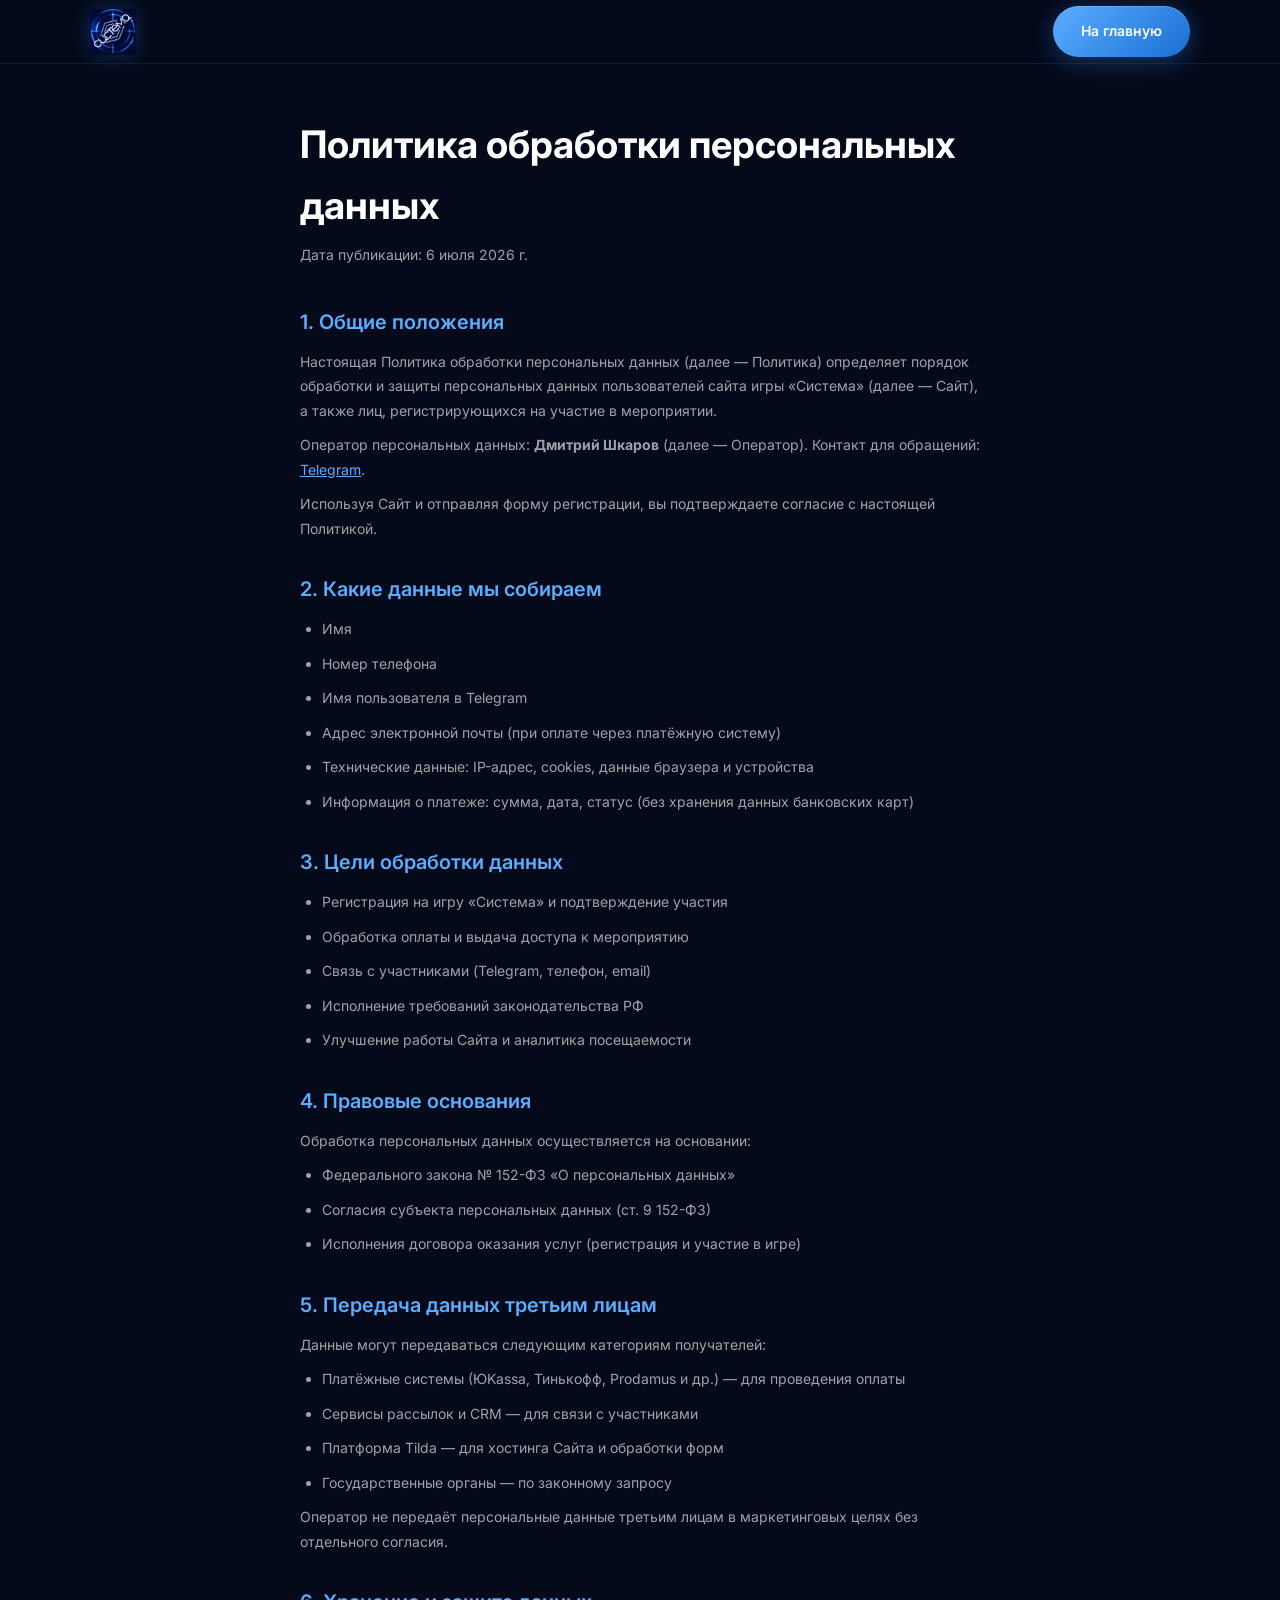
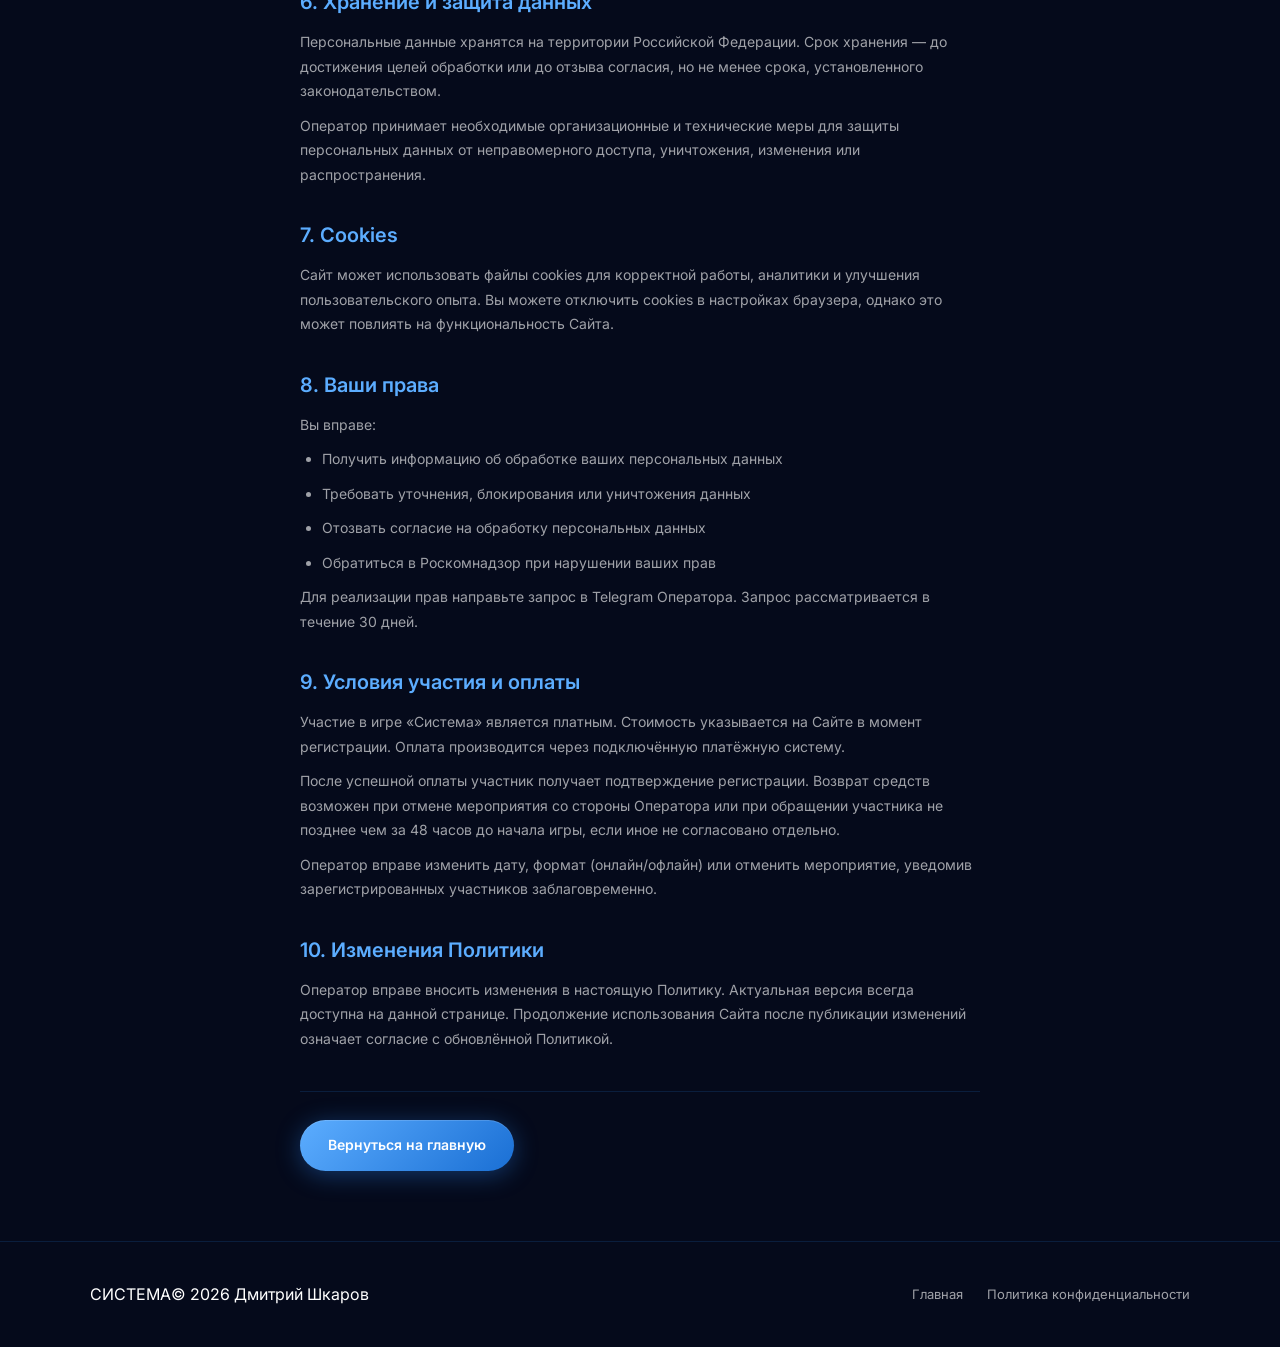
==== privacy.html @ 553b24ab "Initial commit: landing page for game Sistema Co-authored-by: Cursor <cursoragent@cursor.com>" ====
<!DOCTYPE html>
<html lang="ru">
<head>
  <meta charset="UTF-8">
  <meta name="viewport" content="width=device-width, initial-scale=1.0">
  <title>Политика конфиденциальности — Игра «Система»</title>
  <link rel="preconnect" href="https://fonts.googleapis.com">
  <link rel="preconnect" href="https://fonts.gstatic.com" crossorigin>
  <link href="https://fonts.googleapis.com/css2?family=Inter:wght@400;500;600;700;800&display=swap" rel="stylesheet">
  <link rel="icon" href="assets/logo.png" type="image/png">
  <link rel="stylesheet" href="styles.css">
</head>
<body class="page-legal">

  <header class="header header--scrolled">
    <div class="container header__inner">
      <a href="index.html" class="logo">
        <img src="assets/logo.png" alt="Система" class="logo__img">
      </a>
      <a href="index.html" class="btn btn--primary btn--sm">На главную</a>
    </div>
  </header>

  <main class="legal">
    <div class="container legal__inner">
      <h1 class="legal__title">Политика обработки персональных данных</h1>
      <p class="legal__updated">Дата публикации: 6 июля 2026 г.</p>

      <section class="legal__section">
        <h2>1. Общие положения</h2>
        <p>
          Настоящая Политика обработки персональных данных (далее — Политика) определяет порядок
          обработки и защиты персональных данных пользователей сайта игры «Система» (далее — Сайт),
          а также лиц, регистрирующихся на участие в мероприятии.
        </p>
        <p>
          Оператор персональных данных: <strong>Дмитрий Шкаров</strong> (далее — Оператор).
          Контакт для обращений: <a href="https://t.me/" target="_blank" rel="noopener">Telegram</a>.
        </p>
        <p>
          Используя Сайт и отправляя форму регистрации, вы подтверждаете согласие с настоящей Политикой.
        </p>
      </section>

      <section class="legal__section">
        <h2>2. Какие данные мы собираем</h2>
        <ul>
          <li>Имя</li>
          <li>Номер телефона</li>
          <li>Имя пользователя в Telegram</li>
          <li>Адрес электронной почты (при оплате через платёжную систему)</li>
          <li>Технические данные: IP-адрес, cookies, данные браузера и устройства</li>
          <li>Информация о платеже: сумма, дата, статус (без хранения данных банковских карт)</li>
        </ul>
      </section>

      <section class="legal__section">
        <h2>3. Цели обработки данных</h2>
        <ul>
          <li>Регистрация на игру «Система» и подтверждение участия</li>
          <li>Обработка оплаты и выдача доступа к мероприятию</li>
          <li>Связь с участниками (Telegram, телефон, email)</li>
          <li>Исполнение требований законодательства РФ</li>
          <li>Улучшение работы Сайта и аналитика посещаемости</li>
        </ul>
      </section>

      <section class="legal__section">
        <h2>4. Правовые основания</h2>
        <p>Обработка персональных данных осуществляется на основании:</p>
        <ul>
          <li>Федерального закона № 152-ФЗ «О персональных данных»</li>
          <li>Согласия субъекта персональных данных (ст. 9 152-ФЗ)</li>
          <li>Исполнения договора оказания услуг (регистрация и участие в игре)</li>
        </ul>
      </section>

      <section class="legal__section">
        <h2>5. Передача данных третьим лицам</h2>
        <p>Данные могут передаваться следующим категориям получателей:</p>
        <ul>
          <li>Платёжные системы (ЮKassa, Тинькофф, Prodamus и др.) — для проведения оплаты</li>
          <li>Сервисы рассылок и CRM — для связи с участниками</li>
          <li>Платформа Tilda — для хостинга Сайта и обработки форм</li>
          <li>Государственные органы — по законному запросу</li>
        </ul>
        <p>
          Оператор не передаёт персональные данные третьим лицам в маркетинговых целях без
          отдельного согласия.
        </p>
      </section>

      <section class="legal__section">
        <h2>6. Хранение и защита данных</h2>
        <p>
          Персональные данные хранятся на территории Российской Федерации.
          Срок хранения — до достижения целей обработки или до отзыва согласия,
          но не менее срока, установленного законодательством.
        </p>
        <p>
          Оператор принимает необходимые организационные и технические меры для защиты
          персональных данных от неправомерного доступа, уничтожения, изменения или распространения.
        </p>
      </section>

      <section class="legal__section">
        <h2>7. Cookies</h2>
        <p>
          Сайт может использовать файлы cookies для корректной работы, аналитики и улучшения
          пользовательского опыта. Вы можете отключить cookies в настройках браузера,
          однако это может повлиять на функциональность Сайта.
        </p>
      </section>

      <section class="legal__section">
        <h2>8. Ваши права</h2>
        <p>Вы вправе:</p>
        <ul>
          <li>Получить информацию об обработке ваших персональных данных</li>
          <li>Требовать уточнения, блокирования или уничтожения данных</li>
          <li>Отозвать согласие на обработку персональных данных</li>
          <li>Обратиться в Роскомнадзор при нарушении ваших прав</li>
        </ul>
        <p>
          Для реализации прав направьте запрос в Telegram Оператора.
          Запрос рассматривается в течение 30 дней.
        </p>
      </section>

      <section class="legal__section" id="offer">
        <h2>9. Условия участия и оплаты</h2>
        <p>
          Участие в игре «Система» является платным. Стоимость указывается на Сайте
          в момент регистрации. Оплата производится через подключённую платёжную систему.
        </p>
        <p>
          После успешной оплаты участник получает подтверждение регистрации.
          Возврат средств возможен при отмене мероприятия со стороны Оператора
          или при обращении участника не позднее чем за 48 часов до начала игры,
          если иное не согласовано отдельно.
        </p>
        <p>
          Оператор вправе изменить дату, формат (онлайн/офлайн) или отменить мероприятие,
          уведомив зарегистрированных участников заблаговременно.
        </p>
      </section>

      <section class="legal__section">
        <h2>10. Изменения Политики</h2>
        <p>
          Оператор вправе вносить изменения в настоящую Политику. Актуальная версия
          всегда доступна на данной странице. Продолжение использования Сайта после
          публикации изменений означает согласие с обновлённой Политикой.
        </p>
      </section>

      <div class="legal__back">
        <a href="index.html" class="btn btn--primary">Вернуться на главную</a>
      </div>
    </div>
  </main>

  <footer class="footer">
    <div class="container footer__inner">
      <div class="footer__brand">
        <span class="logo__mark">СИСТЕМА</span>
        <p>© 2026 Дмитрий Шкаров</p>
      </div>
      <div class="footer__links">
        <a href="index.html">Главная</a>
        <a href="privacy.html">Политика конфиденциальности</a>
      </div>
    </div>
  </footer>

</body>
</html>
---- styles.css ----
/* ============================================
   Игра «Система» — Brandbook Theme
   Navy + Neon Blue · Glass Cards
   ============================================ */

:root {
  --bg: #050a1b;
  --bg-deep: #030712;
  --bg-card: rgba(10, 20, 50, 0.55);
  --bg-card-hover: rgba(14, 28, 65, 0.7);
  --blue: #2b8cff;
  --blue-light: #5cadff;
  --blue-dark: #1a6fd4;
  --blue-glow: rgba(43, 140, 255, 0.45);
  --border: rgba(43, 140, 255, 0.35);
  --border-light: rgba(43, 140, 255, 0.15);
  --text: #ffffff;
  --text-muted: rgba(255, 255, 255, 0.62);
  --text-dim: rgba(255, 255, 255, 0.38);
  --font: 'Inter', system-ui, sans-serif;
  --radius: 14px;
  --radius-lg: 20px;
  --radius-pill: 50px;
  --shadow-glow: 0 0 30px rgba(43, 140, 255, 0.2);
  --transition: 0.3s cubic-bezier(0.4, 0, 0.2, 1);
  --header-h: 64px;
}

*, *::before, *::after { box-sizing: border-box; margin: 0; padding: 0; }

html { scroll-behavior: smooth; -webkit-font-smoothing: antialiased; }

body {
  font-family: var(--font);
  font-size: 16px;
  line-height: 1.6;
  color: var(--text);
  background: var(--bg);
  overflow-x: hidden;
}

img { max-width: 100%; display: block; }
a { color: inherit; text-decoration: none; }
button { font-family: inherit; cursor: pointer; border: none; background: none; }
ul { list-style: none; }

.container {
  width: 100%;
  max-width: 1140px;
  margin: 0 auto;
  padding: 0 20px;
}

.text-glow {
  color: var(--blue-light);
  text-shadow: 0 0 20px var(--blue-glow);
}

/* ---- Buttons ---- */
.btn {
  display: inline-flex;
  align-items: center;
  justify-content: center;
  gap: 10px;
  padding: 14px 28px;
  font-size: 14px;
  font-weight: 600;
  border-radius: var(--radius-pill);
  transition: var(--transition);
  white-space: nowrap;
}

.btn--primary {
  background: linear-gradient(135deg, var(--blue-light) 0%, var(--blue-dark) 100%);
  color: #fff;
  box-shadow: 0 4px 24px rgba(43, 140, 255, 0.35), inset 0 1px 0 rgba(255,255,255,0.15);
}

.btn--primary:hover {
  box-shadow: 0 8px 36px rgba(43, 140, 255, 0.5);
  transform: translateY(-2px);
}

.btn--lg { padding: 16px 36px; font-size: 15px; }
.btn--full { width: 100%; }

/* ---- Logo ---- */
.logo {
  display: flex;
  align-items: center;
  flex-shrink: 0;
}

.logo__img {
  height: 46px;
  width: auto;
  display: block;
  object-fit: contain;
  filter: drop-shadow(0 0 10px rgba(43, 140, 255, 0.25));
  transition: filter var(--transition);
}

.logo:hover .logo__img {
  filter: drop-shadow(0 0 16px rgba(43, 140, 255, 0.45));
}

.logo__img--footer {
  height: 42px;
}

.logo__img--cta {
  height: clamp(120px, 18vw, 180px);
  filter: drop-shadow(0 0 30px rgba(43, 140, 255, 0.4));
}

/* ---- Header ---- */
.header {
  position: fixed;
  top: 0; left: 0; right: 0;
  z-index: 100;
  height: var(--header-h);
  background: rgba(5, 10, 27, 0.85);
  backdrop-filter: blur(16px);
  border-bottom: 1px solid var(--border-light);
}

.header__inner {
  display: flex;
  align-items: center;
  justify-content: space-between;
  height: 100%;
}

.header__date {
  display: flex;
  align-items: center;
  gap: 8px;
  padding: 8px 16px;
  border: 1px solid var(--border);
  border-radius: var(--radius-pill);
  font-size: 13px;
  font-weight: 500;
  color: var(--text-muted);
  box-shadow: var(--shadow-glow);
}

.burger {
  display: none;
  flex-direction: column;
  gap: 6px;
  width: 28px;
  padding: 4px 0;
}

.burger span {
  display: block;
  height: 2px;
  background: var(--text);
  transition: var(--transition);
}

.burger.active span:first-child { transform: rotate(45deg) translate(3px, 3px); }
.burger.active span:last-child { transform: rotate(-45deg) translate(3px, -3px); }

.mobile-menu {
  display: none;
  position: fixed;
  top: var(--header-h);
  left: 0; right: 0;
  background: rgba(5, 10, 27, 0.97);
  border-bottom: 1px solid var(--border-light);
  padding: 20px;
  flex-direction: column;
  gap: 16px;
  z-index: 99;
}

.mobile-menu.open { display: flex; }
.mobile-menu a { font-size: 15px; color: var(--text-muted); padding: 6px 0; }

/* ---- Hero ---- */
.hero {
  position: relative;
  min-height: 85vh;
  display: flex;
  align-items: flex-end;
  padding: calc(var(--header-h) + 40px) 0 60px;
  overflow: hidden;
}

.hero__bg {
  position: absolute;
  inset: 0;
  pointer-events: none;
}

.hero__board {
  position: absolute;
  inset: 0;
  background:
    radial-gradient(ellipse 70% 50% at 50% 80%, rgba(43, 140, 255, 0.18) 0%, transparent 70%),
    radial-gradient(ellipse 50% 40% at 70% 60%, rgba(43, 140, 255, 0.1) 0%, transparent 60%),
    linear-gradient(180deg, var(--bg) 0%, var(--bg-deep) 100%);
}

.hero__board::after {
  content: '';
  position: absolute;
  bottom: 10%;
  left: 50%;
  transform: translateX(-50%);
  width: 500px;
  height: 500px;
  border-radius: 50%;
  border: 1px solid var(--border);
  box-shadow: 0 0 60px var(--blue-glow), inset 0 0 40px rgba(43, 140, 255, 0.05);
  opacity: 0.6;
}

.hero__overlay {
  position: absolute;
  inset: 0;
  background: linear-gradient(0deg, var(--bg) 0%, transparent 40%, rgba(5,10,27,0.7) 100%);
}

.hero__glow {
  position: absolute;
  top: 20%;
  right: -10%;
  width: 500px;
  height: 500px;
  border-radius: 50%;
  background: radial-gradient(circle, rgba(43, 140, 255, 0.12) 0%, transparent 70%);
  filter: blur(60px);
}

.hero__inner { position: relative; width: 100%; }

.hero__content { max-width: 640px; }

.hero__title {
  font-size: clamp(36px, 5.5vw, 56px);
  font-weight: 800;
  line-height: 1.1;
  letter-spacing: -0.02em;
  margin-bottom: 20px;
}

.hero__subtitle {
  font-size: 17px;
  line-height: 1.7;
  color: var(--text-muted);
  margin-bottom: 32px;
  max-width: 520px;
}

.hero__subtitle strong { color: var(--blue-light); font-weight: 600; }

/* ---- Stats Bar ---- */
.stats-bar {
  position: relative;
  z-index: 2;
  margin-top: -30px;
  padding-bottom: 20px;
}

.stats-bar__grid {
  display: grid;
  grid-template-columns: repeat(3, 1fr);
  gap: 16px;
}

.stats-bar__item {
  display: flex;
  align-items: center;
  gap: 16px;
  padding: 20px 24px;
  background: var(--bg-card);
  border: 1px solid var(--border);
  border-radius: var(--radius);
  backdrop-filter: blur(12px);
  box-shadow: var(--shadow-glow);
  transition: var(--transition);
}

.stats-bar__item:hover {
  border-color: var(--blue);
  background: var(--bg-card-hover);
}

.stats-bar__icon {
  width: 44px;
  height: 44px;
  display: flex;
  align-items: center;
  justify-content: center;
  border-radius: 10px;
  background: rgba(43, 140, 255, 0.1);
  color: var(--blue-light);
  flex-shrink: 0;
}

.stats-bar__num {
  display: block;
  font-size: 22px;
  font-weight: 700;
  color: var(--text);
  line-height: 1.2;
}

.stats-bar__label {
  font-size: 12px;
  color: var(--text-muted);
}

/* ---- Sections ---- */
.section { padding: 80px 0; }

.section__title {
  font-size: clamp(24px, 3vw, 34px);
  font-weight: 700;
  line-height: 1.25;
  letter-spacing: -0.01em;
  margin-bottom: 16px;
}

.section__title--center { text-align: center; }

.section__desc {
  font-size: 16px;
  color: var(--text-muted);
  line-height: 1.7;
  max-width: 600px;
}

.section__desc--center { text-align: center; margin: 0 auto; }

.section__header { margin-bottom: 48px; }

.section__label {
  display: inline-block;
  font-size: 11px;
  font-weight: 600;
  letter-spacing: 0.15em;
  text-transform: uppercase;
  color: var(--blue-light);
  margin-bottom: 12px;
}

.section__desc strong { color: var(--blue-light); }

/* ---- About ---- */
.about__grid {
  display: grid;
  grid-template-columns: 1fr 1fr;
  gap: 48px;
  align-items: center;
}

.about__text p {
  font-size: 15px;
  color: var(--text-muted);
  line-height: 1.75;
  margin-bottom: 16px;
}

.about__text .btn { margin-top: 8px; }

.chart-widget {
  position: relative;
  aspect-ratio: 3/2;
  background: var(--bg-card);
  border: 1px solid var(--border);
  border-radius: var(--radius-lg);
  overflow: hidden;
  box-shadow: var(--shadow-glow);
}

.chart-widget__radar {
  position: absolute;
  top: 50%; left: 50%;
  transform: translate(-50%, -50%);
  width: 200px; height: 200px;
  border-radius: 50%;
  border: 1px solid var(--border-light);
  background: radial-gradient(circle, rgba(43,140,255,0.08) 0%, transparent 70%);
}

.chart-widget__radar::before,
.chart-widget__radar::after {
  content: '';
  position: absolute;
  top: 50%; left: 50%;
  transform: translate(-50%, -50%);
  border-radius: 50%;
  border: 1px solid var(--border-light);
}

.chart-widget__radar::before { width: 130px; height: 130px; }
.chart-widget__radar::after { width: 60px; height: 60px; }

.chart-widget__line {
  position: absolute;
  inset: 0;
  width: 100%;
  height: 100%;
}

/* ---- Levels ---- */
.levels { background: linear-gradient(180deg, transparent, rgba(10,20,50,0.3), transparent); }

.levels__grid {
  display: grid;
  grid-template-columns: repeat(4, 1fr);
  gap: 16px;
}

.level-card {
  position: relative;
  padding: 28px 20px;
  background: var(--bg-card);
  border: 1px solid var(--border);
  border-radius: var(--radius);
  backdrop-filter: blur(8px);
  transition: var(--transition);
  text-align: center;
}

.level-card:hover {
  border-color: var(--blue);
  box-shadow: var(--shadow-glow);
  transform: translateY(-3px);
}

.level-card__num {
  position: absolute;
  top: 12px; left: 14px;
  font-size: 11px;
  font-weight: 700;
  color: var(--blue);
  opacity: 0.7;
}

.level-card__icon {
  width: 52px; height: 52px;
  margin: 8px auto 16px;
  display: flex;
  align-items: center;
  justify-content: center;
  border-radius: 12px;
  background: rgba(43, 140, 255, 0.1);
  color: var(--blue-light);
  box-shadow: 0 0 16px rgba(43, 140, 255, 0.15);
}

.level-card h3 {
  font-size: 15px;
  font-weight: 600;
  margin-bottom: 8px;
}

.level-card p {
  font-size: 13px;
  color: var(--text-muted);
  line-height: 1.55;
}

/* ---- Audience ---- */
.audience__grid {
  display: grid;
  grid-template-columns: repeat(3, 1fr);
  gap: 16px;
}

.audience-card {
  padding: 28px 20px;
  background: var(--bg-card);
  border: 1px solid var(--border-light);
  border-radius: var(--radius);
  text-align: center;
  transition: var(--transition);
}

.audience-card:hover {
  border-color: var(--border);
  box-shadow: var(--shadow-glow);
}

.audience-card__icon {
  width: 56px; height: 56px;
  margin: 0 auto 16px;
  display: flex;
  align-items: center;
  justify-content: center;
  color: var(--blue-light);
}

.audience-card p {
  font-size: 14px;
  color: var(--text-muted);
  line-height: 1.5;
}

/* ---- Benefits ---- */
.benefits__grid {
  display: grid;
  grid-template-columns: repeat(5, 1fr);
  gap: 14px;
  margin-bottom: 48px;
}

.benefit-card {
  padding: 24px 16px;
  background: var(--bg-card);
  border: 1px solid var(--border-light);
  border-radius: var(--radius);
  text-align: center;
  transition: var(--transition);
}

.benefit-card:hover { border-color: var(--border); }

.benefit-card__icon {
  width: 48px; height: 48px;
  margin: 0 auto 14px;
  display: flex;
  align-items: center;
  justify-content: center;
  border-radius: 50%;
  background: rgba(43, 140, 255, 0.1);
  color: var(--blue-light);
  box-shadow: 0 0 12px rgba(43, 140, 255, 0.2);
}

.benefit-card p {
  font-size: 13px;
  color: var(--text-muted);
  line-height: 1.45;
}

.benefits__cta {
  display: flex;
  align-items: center;
  justify-content: center;
  gap: 24px;
  position: relative;
}

.pulse-ring {
  width: 48px; height: 48px;
  border-radius: 50%;
  border: 2px solid var(--blue);
  animation: pulse-ring 2s infinite;
  flex-shrink: 0;
}

@keyframes pulse-ring {
  0% { transform: scale(0.8); opacity: 1; box-shadow: 0 0 0 0 var(--blue-glow); }
  70% { transform: scale(1.1); opacity: 0.4; box-shadow: 0 0 0 12px transparent; }
  100% { transform: scale(0.8); opacity: 1; }
}

/* ---- Event video ---- */
.event-video { background: rgba(10, 20, 50, 0.25); }

.event-video__grid {
  display: grid;
  grid-template-columns: 1fr 1.2fr;
  gap: 48px;
  align-items: center;
}

.event-video__player {
  position: relative;
  border-radius: var(--radius-lg);
  overflow: hidden;
  border: 1px solid var(--border);
  box-shadow: var(--shadow-glow);
}

.event-video__poster {
  position: relative;
  aspect-ratio: 16/10;
  cursor: pointer;
}

.event-video__poster img {
  width: 100%;
  height: 100%;
  object-fit: cover;
}

.event-video__poster::after {
  content: '';
  position: absolute;
  inset: 0;
  background: linear-gradient(0deg, rgba(5,10,27,0.5) 0%, transparent 50%);
}

.event-video__play {
  position: absolute;
  top: 50%; left: 50%;
  transform: translate(-50%, -50%);
  z-index: 2;
  width: 68px; height: 68px;
  border-radius: 50%;
  background: linear-gradient(135deg, var(--blue-light), var(--blue-dark));
  color: #fff;
  display: flex;
  align-items: center;
  justify-content: center;
  padding-left: 4px;
  box-shadow: 0 0 30px var(--blue-glow);
  transition: var(--transition);
}

.event-video__poster:hover .event-video__play {
  transform: translate(-50%, -50%) scale(1.08);
}

.event-video__embed {
  position: relative;
  padding-bottom: 56.25%;
  background: #000;
}

.event-video__embed iframe {
  position: absolute;
  inset: 0;
  width: 100%;
  height: 100%;
  border: 0;
}

/* ---- Author block ---- */
.author-block {
  display: grid;
  grid-template-columns: 280px 1fr;
  gap: 40px;
  align-items: center;
  padding: 36px;
  background: var(--bg-card);
  border: 1px solid var(--border);
  border-radius: var(--radius-lg);
  box-shadow: var(--shadow-glow);
}

.author-block__photo {
  border-radius: var(--radius-lg);
  overflow: hidden;
  border: 1px solid var(--border);
  aspect-ratio: 3/4;
}

.author-block__photo img {
  width: 100%;
  height: 100%;
  object-fit: cover;
  object-position: center top;
}

.author-block__role {
  font-size: 14px;
  color: var(--text-muted);
  margin-bottom: 20px;
}

.author-block__stats {
  display: flex;
  gap: 32px;
  margin-bottom: 20px;
}

.author-block__stat-num {
  display: block;
  font-size: 28px;
  font-weight: 800;
  color: var(--blue-light);
  line-height: 1;
}

.author-block__stat-label {
  font-size: 12px;
  color: var(--text-muted);
}

.author-block__bio {
  font-size: 15px;
  color: var(--text-muted);
  line-height: 1.7;
}

/* ---- Why card ---- */
.why__card {
  padding: 40px;
  background: var(--bg-card);
  border: 1px solid var(--border-light);
  border-radius: var(--radius-lg);
}

.why__items--row {
  display: grid;
  grid-template-columns: repeat(3, 1fr);
  gap: 20px;
  margin-top: 32px;
}

/* ---- Reviews ---- */
.reviews { background: rgba(10, 20, 50, 0.2); }

.reviews__grid {
  display: grid;
  grid-template-columns: repeat(3, 1fr);
  gap: 20px;
}

.review-card {
  background: var(--bg-card);
  border: 1px solid var(--border-light);
  border-radius: var(--radius-lg);
  overflow: hidden;
  cursor: pointer;
  transition: var(--transition);
}

.review-card:hover {
  border-color: var(--border);
  box-shadow: var(--shadow-glow);
  transform: translateY(-3px);
}

.review-card__video {
  position: relative;
  aspect-ratio: 16/9;
  background: linear-gradient(160deg, #0a1428, #050a1b);
  background-size: cover;
  background-position: center;
}

.review-card__play {
  position: absolute;
  top: 50%; left: 50%;
  transform: translate(-50%, -50%);
  width: 52px; height: 52px;
  border-radius: 50%;
  background: linear-gradient(135deg, var(--blue-light), var(--blue-dark));
  color: #fff;
  display: flex;
  align-items: center;
  justify-content: center;
  padding-left: 3px;
  box-shadow: 0 0 20px var(--blue-glow);
  transition: var(--transition);
}

.review-card:hover .review-card__play { transform: translate(-50%, -50%) scale(1.1); }

.review-card__body { padding: 20px; }

.review-card__quote {
  font-size: 14px;
  font-style: italic;
  color: var(--text-muted);
  margin-bottom: 12px;
  line-height: 1.5;
}

.review-card__name { font-size: 14px; font-weight: 600; }
.review-card__role { font-size: 12px; color: var(--text-dim); margin-top: 2px; }

/* ---- Process ---- */
.process__steps {
  display: flex;
  align-items: stretch;
  justify-content: center;
  gap: 12px;
}

.process-step {
  flex: 1;
  max-width: 280px;
  padding: 28px 22px;
  background: var(--bg-card);
  border: 1px solid var(--border);
  border-radius: var(--radius);
  text-align: center;
  box-shadow: var(--shadow-glow);
}

.process-step__num {
  width: 36px; height: 36px;
  margin: 0 auto 14px;
  display: flex;
  align-items: center;
  justify-content: center;
  border-radius: 50%;
  background: linear-gradient(135deg, var(--blue-light), var(--blue-dark));
  font-size: 16px;
  font-weight: 700;
}

.process-step h3 {
  font-size: 16px;
  font-weight: 600;
  margin-bottom: 8px;
}

.process-step p {
  font-size: 13px;
  color: var(--text-muted);
  line-height: 1.55;
}

.process-step__arrow {
  display: flex;
  align-items: center;
  color: var(--blue);
  opacity: 0.5;
  flex-shrink: 0;
}

/* ---- Why ---- */
.why__grid {
  display: grid;
  grid-template-columns: 1fr 1fr;
  gap: 48px;
  align-items: center;
}

.why__items { display: flex; flex-direction: column; gap: 20px; margin-top: 24px; }

.why-item {
  display: flex;
  gap: 16px;
  padding: 20px;
  background: var(--bg-card);
  border: 1px solid var(--border-light);
  border-radius: var(--radius);
  transition: var(--transition);
}

.why-item:hover { border-color: var(--border); }

.why-item__icon {
  width: 44px; height: 44px;
  flex-shrink: 0;
  display: flex;
  align-items: center;
  justify-content: center;
  border-radius: 10px;
  background: rgba(43, 140, 255, 0.1);
  color: var(--blue-light);
}

.why-item h4 { font-size: 15px; font-weight: 600; margin-bottom: 4px; }
.why-item p { font-size: 13px; color: var(--text-muted); line-height: 1.55; }

.why__photo {
  position: relative;
  aspect-ratio: 4/3;
  border-radius: var(--radius-lg);
  overflow: hidden;
}

.why__photo-glow {
  position: absolute;
  inset: -20%;
  background: radial-gradient(circle, var(--blue-glow) 0%, transparent 60%);
  filter: blur(40px);
}

.why__photo-placeholder {
  position: relative;
  width: 100%;
  height: 100%;
  background: var(--bg-card);
  border: 1px solid var(--border);
  border-radius: var(--radius-lg);
  display: flex;
  flex-direction: column;
  align-items: center;
  justify-content: center;
  gap: 12px;
  color: var(--text-dim);
  font-size: 13px;
}

/* ---- Pricing ---- */
.pricing__card {
  display: grid;
  grid-template-columns: 1fr 340px;
  gap: 48px;
  align-items: center;
  padding: 48px;
  background: var(--bg-card);
  border: 1px solid var(--border);
  border-radius: var(--radius-lg);
  box-shadow: var(--shadow-glow);
}

.pricing__desc {
  font-size: 15px;
  color: var(--text-muted);
  line-height: 1.7;
  margin-bottom: 24px;
}

.pricing__includes { display: flex; flex-direction: column; gap: 10px; }

.pricing__includes li {
  position: relative;
  padding-left: 22px;
  font-size: 14px;
  color: var(--text-muted);
}

.pricing__includes li::before {
  content: '✓';
  position: absolute;
  left: 0;
  color: var(--blue-light);
  font-weight: 700;
}

.pricing__action {
  text-align: center;
  padding: 36px 28px;
  background: rgba(43, 140, 255, 0.06);
  border: 1px solid var(--border);
  border-radius: var(--radius-lg);
}

.pricing__amount {
  font-size: 48px;
  font-weight: 800;
  color: var(--blue-light);
  line-height: 1;
  text-shadow: 0 0 20px var(--blue-glow);
}

.pricing__currency { font-size: 24px; color: var(--blue-light); margin-left: 4px; }

.pricing__note {
  font-size: 13px;
  color: var(--text-muted);
  margin: 8px 0 24px;
}

.pricing__secure {
  display: flex;
  align-items: center;
  justify-content: center;
  gap: 6px;
  margin-top: 14px;
  font-size: 12px;
  color: var(--text-dim);
}

/* ---- CTA ---- */
.cta {
  padding: 100px 0;
  background: linear-gradient(180deg, transparent, rgba(43,140,255,0.04));
}

.cta__inner { text-align: center; }

.cta__logo {
  display: flex;
  justify-content: center;
  margin-bottom: 32px;
}

.cta__title {
  font-size: clamp(20px, 2.5vw, 26px);
  font-weight: 600;
  line-height: 1.45;
  max-width: 680px;
  margin: 0 auto 28px;
  color: var(--text-muted);
}

.cta__meta {
  display: flex;
  align-items: center;
  justify-content: center;
  gap: 20px;
  margin-bottom: 32px;
}

.cta__date {
  font-size: 32px;
  font-weight: 800;
  color: var(--blue-light);
  text-shadow: 0 0 20px var(--blue-glow);
}

.cta__seats {
  padding: 6px 14px;
  border: 1px solid var(--border);
  border-radius: var(--radius-pill);
  font-size: 12px;
  color: var(--text-muted);
}

/* ---- Footer ---- */
.footer {
  padding: 40px 0;
  border-top: 1px solid var(--border-light);
}

.footer__inner {
  display: grid;
  grid-template-columns: auto 1fr;
  gap: 16px 32px;
  align-items: center;
}

.footer__brand {
  display: flex;
  align-items: center;
}

.footer__links {
  display: flex;
  gap: 24px;
  justify-content: flex-end;
}

.footer__links a {
  font-size: 13px;
  color: var(--text-muted);
  transition: color var(--transition);
}

.footer__links a:hover { color: var(--blue-light); }

.footer__copy {
  grid-column: 1 / -1;
  font-size: 12px;
  color: var(--text-dim);
  padding-top: 16px;
  border-top: 1px solid var(--border-light);
}

/* ---- Modal ---- */
.modal {
  position: fixed;
  inset: 0;
  z-index: 200;
  display: flex;
  align-items: center;
  justify-content: center;
  padding: 20px;
  opacity: 0;
  visibility: hidden;
  transition: var(--transition);
}

.modal.open { opacity: 1; visibility: visible; }

.modal__overlay {
  position: absolute;
  inset: 0;
  background: rgba(3, 7, 18, 0.85);
  backdrop-filter: blur(8px);
}

.modal__dialog {
  position: relative;
  width: 100%;
  max-width: 420px;
  background: #0a1428;
  border: 1px solid var(--border);
  border-radius: var(--radius-lg);
  padding: 36px;
  box-shadow: 0 0 60px rgba(43, 140, 255, 0.15);
  transform: translateY(16px);
  transition: transform var(--transition);
}

.modal.open .modal__dialog { transform: translateY(0); }

.modal__close {
  position: absolute;
  top: 14px; right: 14px;
  width: 32px; height: 32px;
  display: flex;
  align-items: center;
  justify-content: center;
  color: var(--text-muted);
  border-radius: 50%;
  transition: var(--transition);
}

.modal__close:hover { background: var(--bg-card); color: var(--text); }

.modal__title { font-size: 22px; font-weight: 700; margin-bottom: 4px; }
.modal__subtitle { font-size: 14px; color: var(--text-muted); margin-bottom: 20px; }

.modal__step[hidden] { display: none; }

.modal__price-tag {
  display: inline-block;
  padding: 8px 16px;
  background: rgba(43, 140, 255, 0.1);
  border: 1px solid var(--border);
  border-radius: 8px;
  font-size: 18px;
  font-weight: 700;
  color: var(--blue-light);
  margin-bottom: 20px;
}

.modal__price-tag--large {
  display: block;
  text-align: center;
  font-size: 26px;
  margin: 16px 0;
}

.field { display: block; margin-bottom: 14px; }

.field span {
  display: block;
  font-size: 11px;
  font-weight: 600;
  text-transform: uppercase;
  letter-spacing: 0.06em;
  color: var(--text-muted);
  margin-bottom: 6px;
}

.field input {
  width: 100%;
  padding: 12px 14px;
  background: var(--bg-card);
  border: 1px solid var(--border-light);
  border-radius: 10px;
  color: var(--text);
  font-family: var(--font);
  font-size: 14px;
  transition: border-color var(--transition);
}

.field input:focus { outline: none; border-color: var(--blue); }
.field input::placeholder { color: var(--text-dim); }

.checkbox {
  display: flex;
  gap: 10px;
  align-items: flex-start;
  margin-bottom: 20px;
  cursor: pointer;
}

.checkbox input { margin-top: 3px; accent-color: var(--blue); flex-shrink: 0; }

.checkbox span { font-size: 12px; color: var(--text-muted); line-height: 1.5; }
.checkbox a { color: var(--blue-light); text-decoration: underline; }

.modal__success-icon {
  width: 52px; height: 52px;
  margin: 0 auto 14px;
  border-radius: 50%;
  background: rgba(43, 140, 255, 0.15);
  color: var(--blue-light);
  display: flex;
  align-items: center;
  justify-content: center;
  font-size: 22px;
}

.modal__pay-note {
  font-size: 13px;
  color: var(--text-muted);
  text-align: center;
  margin-top: 14px;
}

/* Video modal */
.modal--video .modal__dialog--video {
  max-width: 860px;
  padding: 0;
  overflow: hidden;
}

.video-modal__wrap {
  position: relative;
  padding-bottom: 56.25%;
  background: #000;
}

.video-modal__wrap iframe {
  position: absolute;
  inset: 0;
  width: 100%;
  height: 100%;
  border: 0;
}

.video-modal__info {
  padding: 16px 20px;
  font-size: 14px;
  color: var(--text-muted);
  border-top: 1px solid var(--border-light);
}

.video-modal__info strong { color: var(--text); }

.modal--video .modal__close { z-index: 2; background: rgba(0,0,0,0.5); }

/* ---- Legal page ---- */
.page-legal { padding-top: var(--header-h); }

.legal { padding: 50px 0 70px; }
.legal__inner { max-width: 720px; }

.legal__title {
  font-size: clamp(28px, 4vw, 38px);
  font-weight: 700;
  margin-bottom: 8px;
}

.legal__updated { font-size: 14px; color: var(--text-muted); margin-bottom: 40px; }

.legal__section { margin-bottom: 32px; }

.legal__section h2 {
  font-size: 20px;
  font-weight: 600;
  margin-bottom: 12px;
  color: var(--blue-light);
}

.legal__section p,
.legal__section li {
  font-size: 14px;
  color: var(--text-muted);
  line-height: 1.75;
  margin-bottom: 10px;
}

.legal__section ul { list-style: disc; padding-left: 22px; }
.legal__section a { color: var(--blue-light); text-decoration: underline; }

.legal__back {
  margin-top: 40px;
  padding-top: 28px;
  border-top: 1px solid var(--border-light);
}

/* ---- Reveal ---- */
.reveal {
  opacity: 0;
  transform: translateY(20px);
  transition: opacity 0.6s ease, transform 0.6s ease;
}

.reveal.visible { opacity: 1; transform: translateY(0); }

/* ---- Responsive ---- */
@media (max-width: 1024px) {
  .levels__grid { grid-template-columns: repeat(2, 1fr); }
  .benefits__grid { grid-template-columns: repeat(3, 1fr); }
  .about__grid, .why__grid { grid-template-columns: 1fr; }
  .event-video__grid { grid-template-columns: 1fr; }
  .author-block { grid-template-columns: 1fr; }
  .why__items--row { grid-template-columns: 1fr; }
  .pricing__card { grid-template-columns: 1fr; }
  .process__steps { flex-wrap: wrap; }
  .process-step__arrow { display: none; }
  .process-step { max-width: 100%; flex: 1 1 100%; }
}

@media (max-width: 768px) {
  .burger { display: flex; }
  .header__date { font-size: 12px; padding: 6px 12px; }
  .hero { min-height: 70vh; }
  .stats-bar__grid { grid-template-columns: 1fr; }
  .audience__grid { grid-template-columns: repeat(2, 1fr); }
  .benefits__grid { grid-template-columns: repeat(2, 1fr); }
  .reviews__grid { grid-template-columns: 1fr; }
  .levels__grid { grid-template-columns: 1fr; }
  .section { padding: 60px 0; }
  .pricing__card { padding: 28px 20px; }
  .footer__inner { grid-template-columns: 1fr; }
  .footer__links { justify-content: flex-start; }
  .benefits__cta { flex-direction: column; }
  .pulse-ring { display: none; }
}

@media (max-width: 480px) {
  .audience__grid { grid-template-columns: 1fr; }
  .benefits__grid { grid-template-columns: 1fr; }
  .cta__meta { flex-direction: column; gap: 12px; }
}
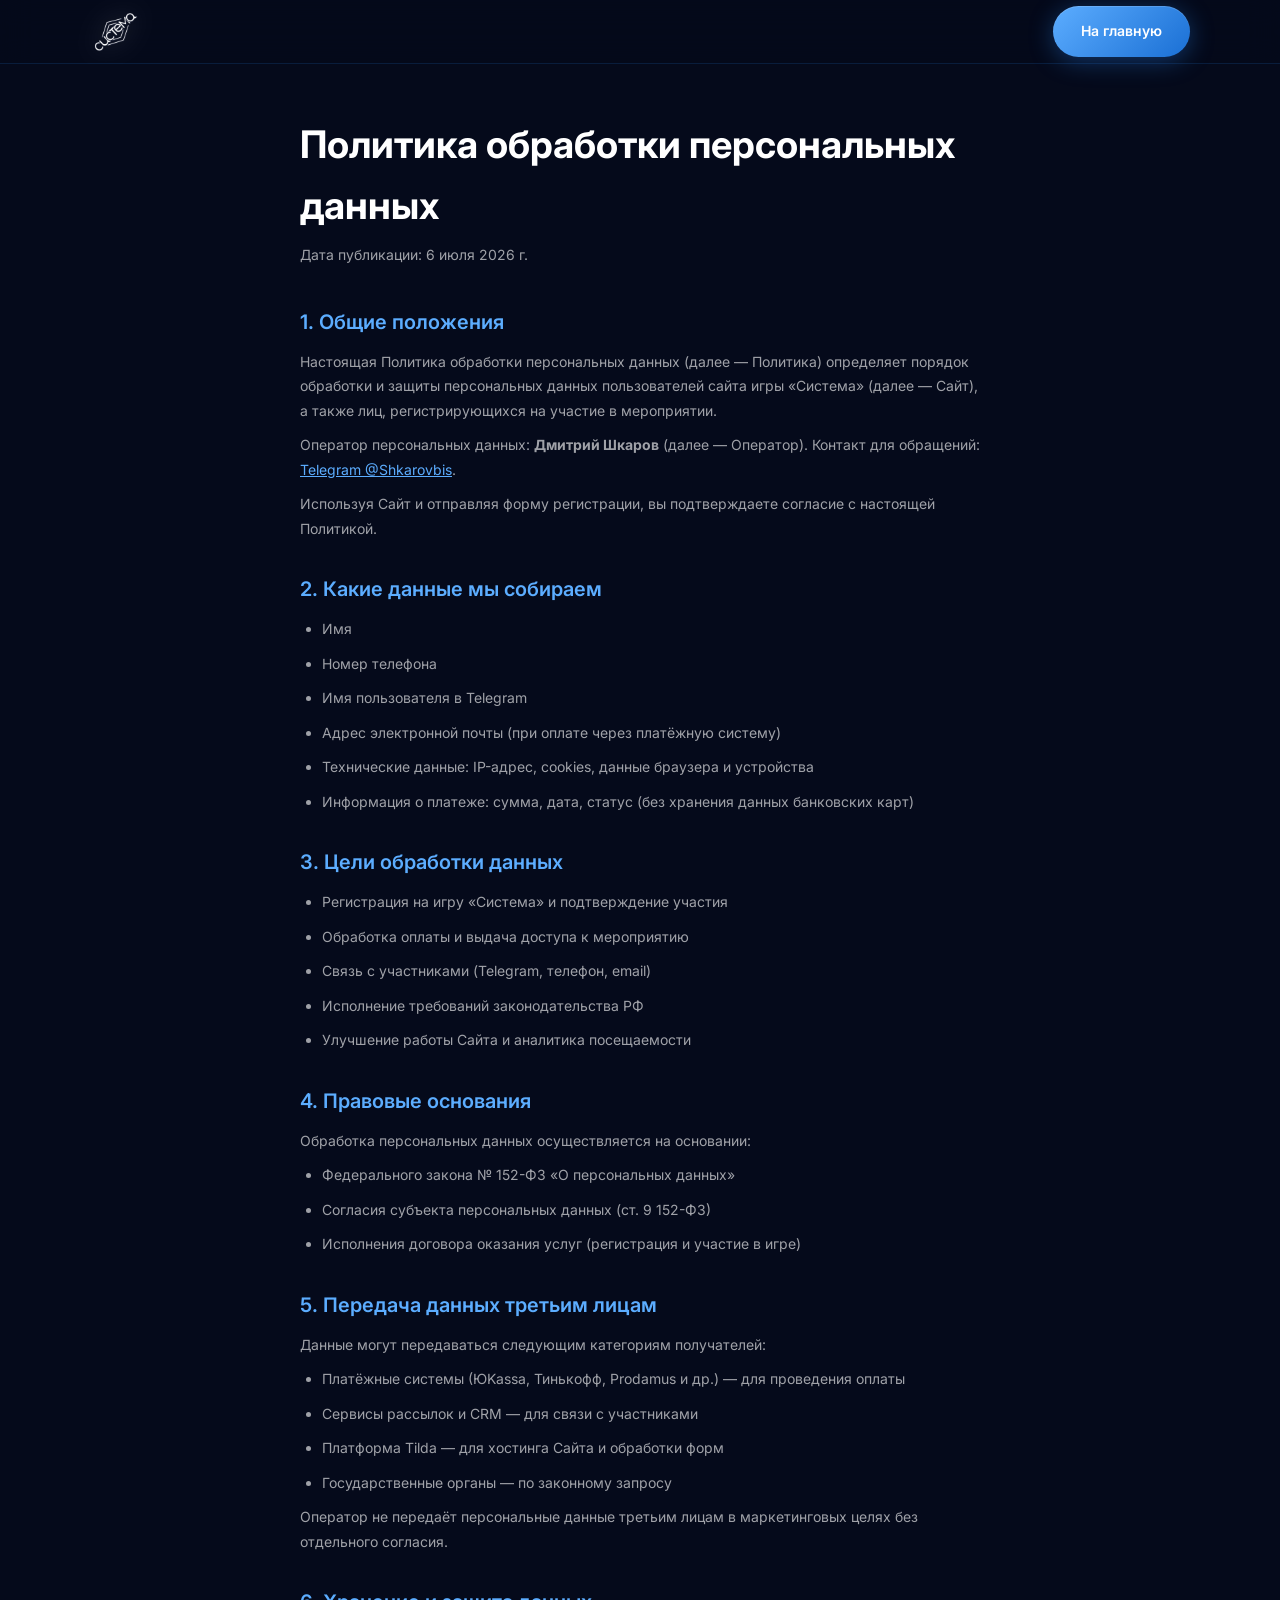
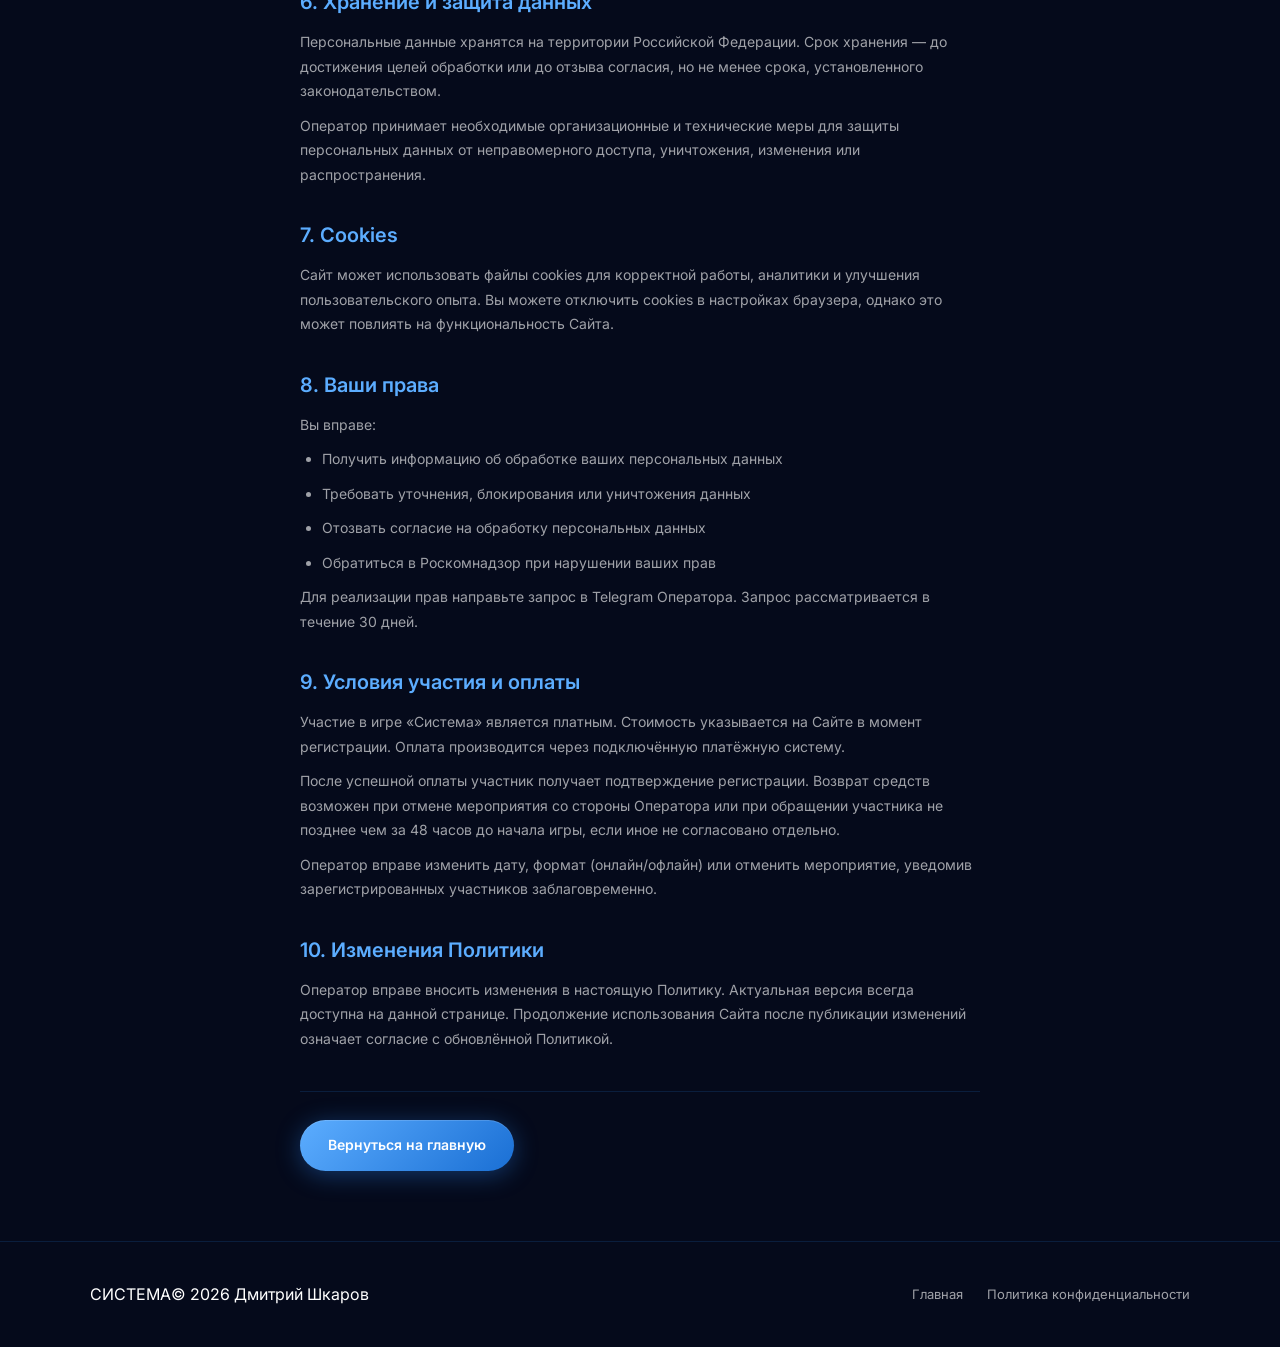
==== commit 5bc2b8c1: "Update landing: new logo, layout tweaks, and content Replace logo, raise hero block, show game photo" ====
--- a/privacy.html
+++ b/privacy.html
@@ -35,7 +35,7 @@
         </p>
         <p>
           Оператор персональных данных: <strong>Дмитрий Шкаров</strong> (далее — Оператор).
-          Контакт для обращений: <a href="https://t.me/" target="_blank" rel="noopener">Telegram</a>.
+          Контакт для обращений: <a href="https://t.me/Shkarovbis" target="_blank" rel="noopener">Telegram @Shkarovbis</a>.
         </p>
         <p>
           Используя Сайт и отправляя форму регистрации, вы подтверждаете согласие с настоящей Политикой.
--- a/styles.css
+++ b/styles.css
@@ -92,25 +92,26 @@
 }
 
 .logo__img {
-  height: 46px;
+  height: 52px;
   width: auto;
   display: block;
   object-fit: contain;
-  filter: drop-shadow(0 0 10px rgba(43, 140, 255, 0.25));
+  mix-blend-mode: screen;
+  filter: drop-shadow(0 0 12px rgba(255, 255, 255, 0.12));
   transition: filter var(--transition);
 }
 
 .logo:hover .logo__img {
-  filter: drop-shadow(0 0 16px rgba(43, 140, 255, 0.45));
+  filter: drop-shadow(0 0 18px rgba(255, 255, 255, 0.22));
 }
 
 .logo__img--footer {
-  height: 42px;
+  height: 48px;
 }
 
 .logo__img--cta {
-  height: clamp(120px, 18vw, 180px);
-  filter: drop-shadow(0 0 30px rgba(43, 140, 255, 0.4));
+  height: clamp(100px, 16vw, 160px);
+  filter: drop-shadow(0 0 24px rgba(255, 255, 255, 0.15));
 }
 
 /* ---- Header ---- */
@@ -181,10 +182,10 @@
 /* ---- Hero ---- */
 .hero {
   position: relative;
-  min-height: 85vh;
-  display: flex;
-  align-items: flex-end;
-  padding: calc(var(--header-h) + 40px) 0 60px;
+  min-height: 72vh;
+  display: flex;
+  align-items: flex-start;
+  padding: calc(var(--header-h) + 28px) 0 48px;
   overflow: hidden;
 }
 
@@ -256,6 +257,24 @@
 
 .hero__subtitle strong { color: var(--blue-light); font-weight: 600; }
 
+.hero__meta {
+  display: flex;
+  flex-wrap: wrap;
+  gap: 10px;
+  margin-bottom: 32px;
+}
+
+.hero__meta-item {
+  padding: 8px 14px;
+  border: 1px solid var(--border);
+  border-radius: var(--radius-pill);
+  font-size: 13px;
+  font-weight: 500;
+  color: var(--text-muted);
+  background: var(--bg-card);
+  box-shadow: var(--shadow-glow);
+}
+
 /* ---- Stats Bar ---- */
 .stats-bar {
   position: relative;
@@ -571,7 +590,6 @@
 }
 
 .event-video__player {
-  position: relative;
   border-radius: var(--radius-lg);
   overflow: hidden;
   border: 1px solid var(--border);
@@ -579,57 +597,14 @@
 }
 
 .event-video__poster {
-  position: relative;
-  aspect-ratio: 16/10;
-  cursor: pointer;
+  display: block;
+  line-height: 0;
 }
 
 .event-video__poster img {
   width: 100%;
-  height: 100%;
-  object-fit: cover;
-}
-
-.event-video__poster::after {
-  content: '';
-  position: absolute;
-  inset: 0;
-  background: linear-gradient(0deg, rgba(5,10,27,0.5) 0%, transparent 50%);
-}
-
-.event-video__play {
-  position: absolute;
-  top: 50%; left: 50%;
-  transform: translate(-50%, -50%);
-  z-index: 2;
-  width: 68px; height: 68px;
-  border-radius: 50%;
-  background: linear-gradient(135deg, var(--blue-light), var(--blue-dark));
-  color: #fff;
-  display: flex;
-  align-items: center;
-  justify-content: center;
-  padding-left: 4px;
-  box-shadow: 0 0 30px var(--blue-glow);
-  transition: var(--transition);
-}
-
-.event-video__poster:hover .event-video__play {
-  transform: translate(-50%, -50%) scale(1.08);
-}
-
-.event-video__embed {
-  position: relative;
-  padding-bottom: 56.25%;
-  background: #000;
-}
-
-.event-video__embed iframe {
-  position: absolute;
-  inset: 0;
-  width: 100%;
-  height: 100%;
-  border: 0;
+  height: auto;
+  display: block;
 }
 
 /* ---- Author block ---- */
@@ -710,8 +685,14 @@
 
 .reviews__grid {
   display: grid;
-  grid-template-columns: repeat(3, 1fr);
-  gap: 20px;
+  grid-template-columns: repeat(5, minmax(150px, 200px));
+  justify-content: center;
+  gap: 16px;
+}
+
+.review-card--shorts {
+  display: flex;
+  flex-direction: column;
 }
 
 .review-card {
@@ -731,16 +712,47 @@
 
 .review-card__video {
   position: relative;
-  aspect-ratio: 16/9;
-  background: linear-gradient(160deg, #0a1428, #050a1b);
-  background-size: cover;
-  background-position: center;
+  aspect-ratio: 9 / 16;
+  overflow: hidden;
+  background: #0a1428;
+}
+
+.review-card__thumb {
+  position: absolute;
+  inset: 0;
+  width: 100%;
+  height: 100%;
+  object-fit: cover;
+  transition: transform var(--transition);
+}
+
+.review-card:hover .review-card__thumb {
+  transform: scale(1.03);
+}
+
+.review-card__video::after {
+  content: '';
+  position: absolute;
+  inset: 0;
+  background: linear-gradient(0deg, rgba(5, 10, 27, 0.55) 0%, transparent 45%);
+  pointer-events: none;
+  z-index: 1;
+}
+
+.review-card__quote--label {
+  font-style: normal;
+  font-weight: 600;
+  color: var(--blue-light);
+  font-size: 13px;
+  letter-spacing: 0.04em;
+  text-transform: uppercase;
 }
 
 .review-card__play {
   position: absolute;
   top: 50%; left: 50%;
   transform: translate(-50%, -50%);
+  z-index: 2;
   width: 52px; height: 52px;
   border-radius: 50%;
   background: linear-gradient(135deg, var(--blue-light), var(--blue-dark));
@@ -755,7 +767,10 @@
 
 .review-card:hover .review-card__play { transform: translate(-50%, -50%) scale(1.1); }
 
-.review-card__body { padding: 20px; }
+.review-card__body {
+  padding: 14px 12px 16px;
+  text-align: center;
+}
 
 .review-card__quote {
   font-size: 14px;
@@ -1184,10 +1199,18 @@
   overflow: hidden;
 }
 
+.modal--video.modal--shorts .modal__dialog--video {
+  max-width: min(380px, 92vw);
+}
+
 .video-modal__wrap {
   position: relative;
   padding-bottom: 56.25%;
   background: #000;
+}
+
+.modal--shorts .video-modal__wrap {
+  padding-bottom: 177.78%;
 }
 
 .video-modal__wrap iframe {
@@ -1270,16 +1293,17 @@
   .process__steps { flex-wrap: wrap; }
   .process-step__arrow { display: none; }
   .process-step { max-width: 100%; flex: 1 1 100%; }
+  .reviews__grid { grid-template-columns: repeat(3, minmax(150px, 200px)); }
 }
 
 @media (max-width: 768px) {
   .burger { display: flex; }
   .header__date { font-size: 12px; padding: 6px 12px; }
-  .hero { min-height: 70vh; }
+  .hero { min-height: auto; padding-bottom: 36px; }
   .stats-bar__grid { grid-template-columns: 1fr; }
   .audience__grid { grid-template-columns: repeat(2, 1fr); }
   .benefits__grid { grid-template-columns: repeat(2, 1fr); }
-  .reviews__grid { grid-template-columns: 1fr; }
+  .reviews__grid { grid-template-columns: repeat(3, minmax(140px, 200px)); }
   .levels__grid { grid-template-columns: 1fr; }
   .section { padding: 60px 0; }
   .pricing__card { padding: 28px 20px; }
@@ -1292,5 +1316,6 @@
 @media (max-width: 480px) {
   .audience__grid { grid-template-columns: 1fr; }
   .benefits__grid { grid-template-columns: 1fr; }
+  .reviews__grid { grid-template-columns: repeat(2, minmax(130px, 1fr)); }
   .cta__meta { flex-direction: column; gap: 12px; }
 }
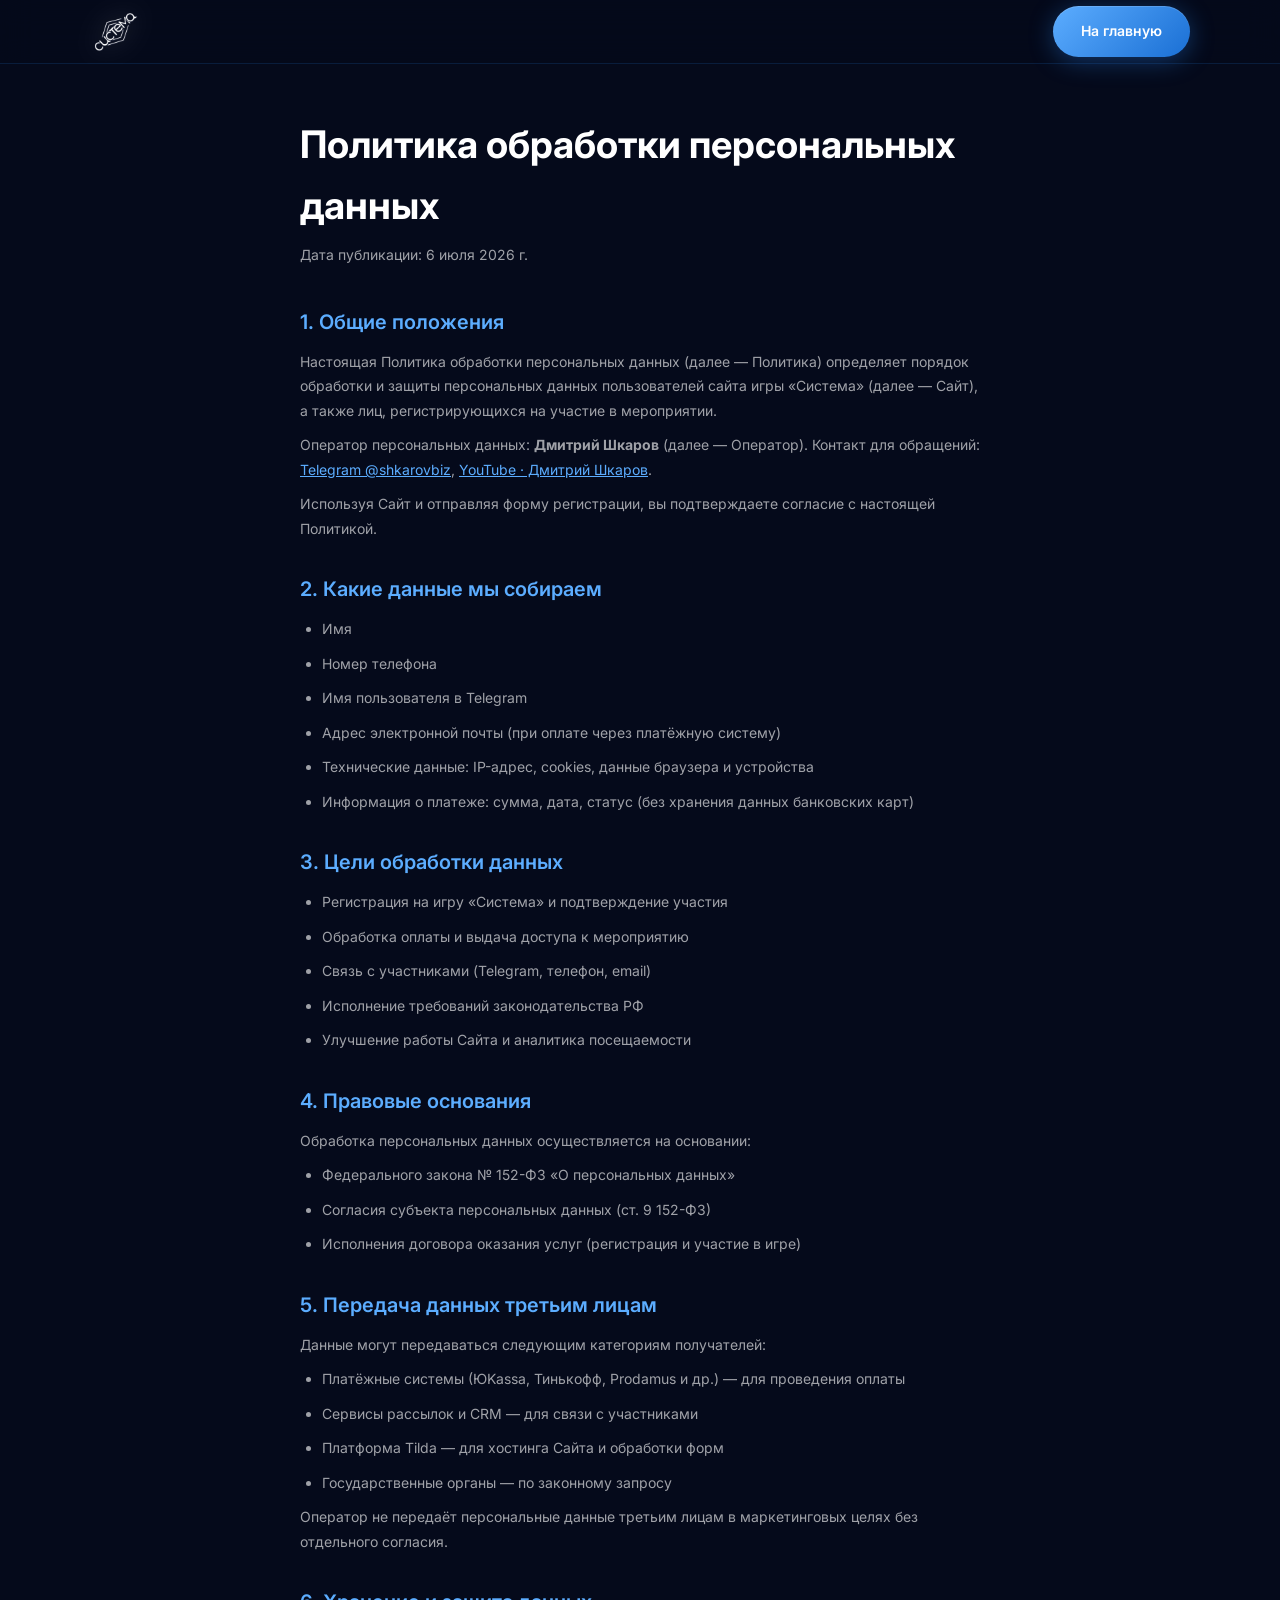
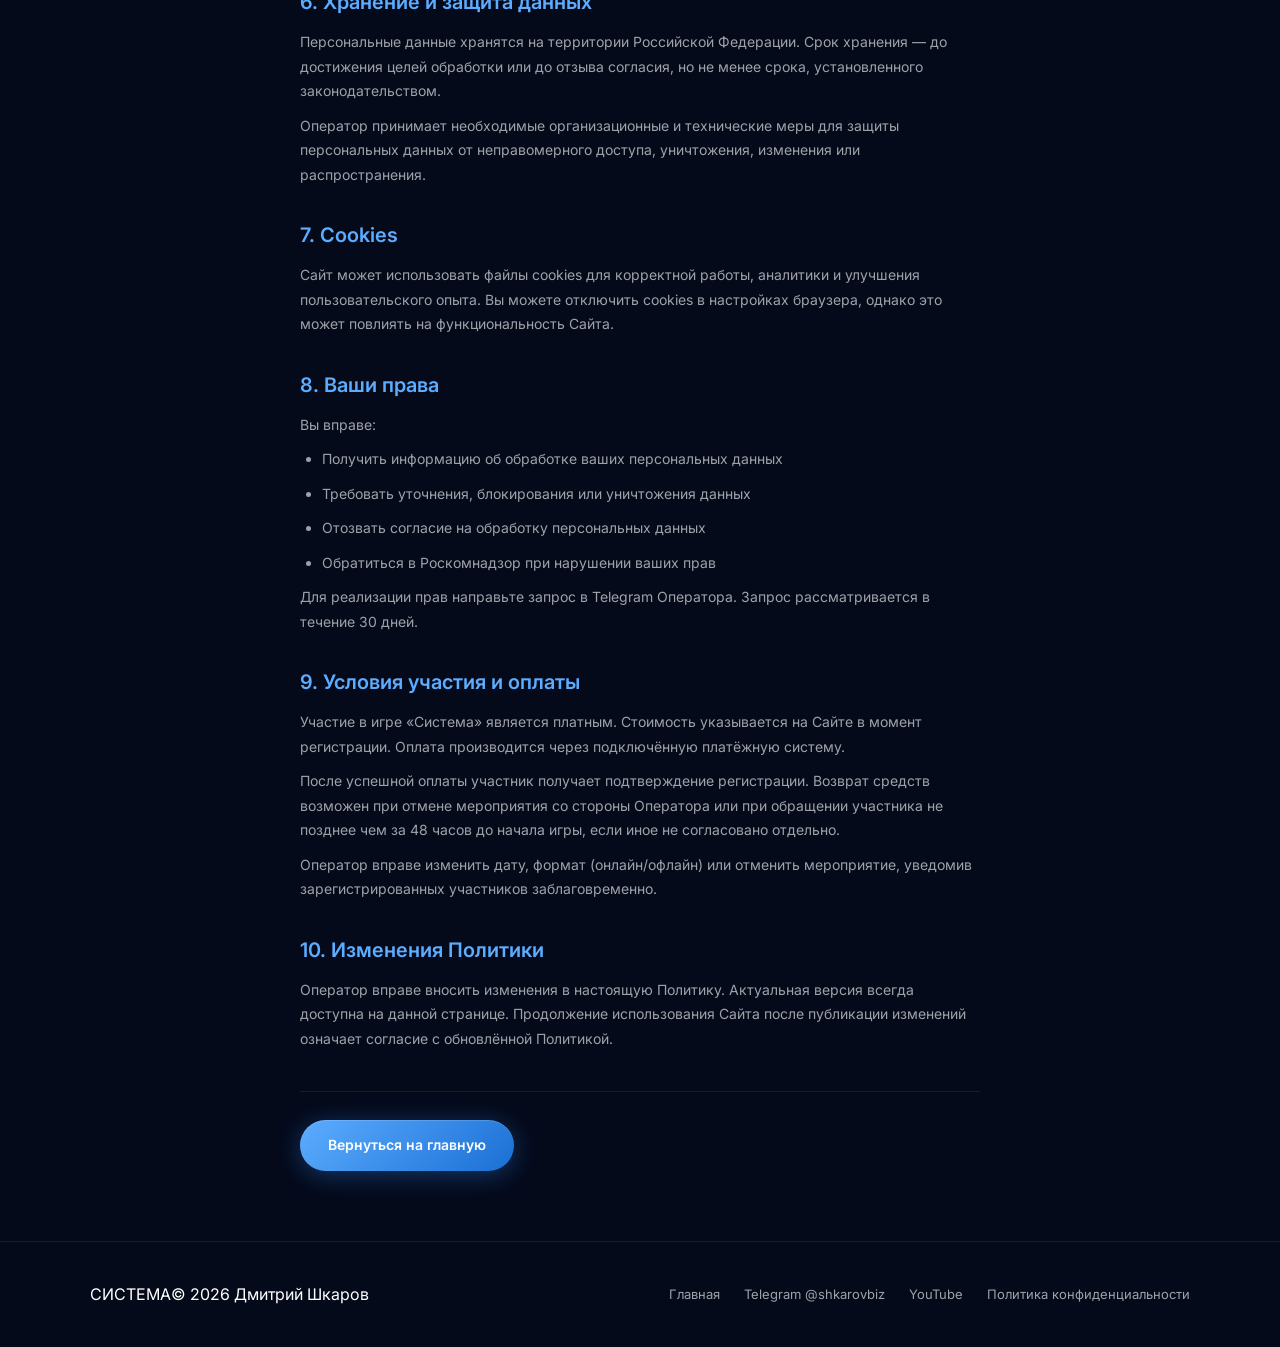
==== commit a3d8a71a: "Add Telegram channel and YouTube contact links Update footer, privacy page, and config with t.me/shk" ====
--- a/privacy.html
+++ b/privacy.html
@@ -35,7 +35,9 @@
         </p>
         <p>
           Оператор персональных данных: <strong>Дмитрий Шкаров</strong> (далее — Оператор).
-          Контакт для обращений: <a href="https://t.me/Shkarovbis" target="_blank" rel="noopener">Telegram @Shkarovbis</a>.
+          Контакт для обращений:
+          <a href="https://t.me/shkarovbiz" target="_blank" rel="noopener">Telegram @shkarovbiz</a>,
+          <a href="https://www.youtube.com/@ДмитрийШкаров-007" target="_blank" rel="noopener">YouTube · Дмитрий Шкаров</a>.
         </p>
         <p>
           Используя Сайт и отправляя форму регистрации, вы подтверждаете согласие с настоящей Политикой.
@@ -168,6 +170,8 @@
       </div>
       <div class="footer__links">
         <a href="index.html">Главная</a>
+        <a href="https://t.me/shkarovbiz" target="_blank" rel="noopener">Telegram @shkarovbiz</a>
+        <a href="https://www.youtube.com/@ДмитрийШкаров-007" target="_blank" rel="noopener">YouTube</a>
         <a href="privacy.html">Политика конфиденциальности</a>
       </div>
     </div>
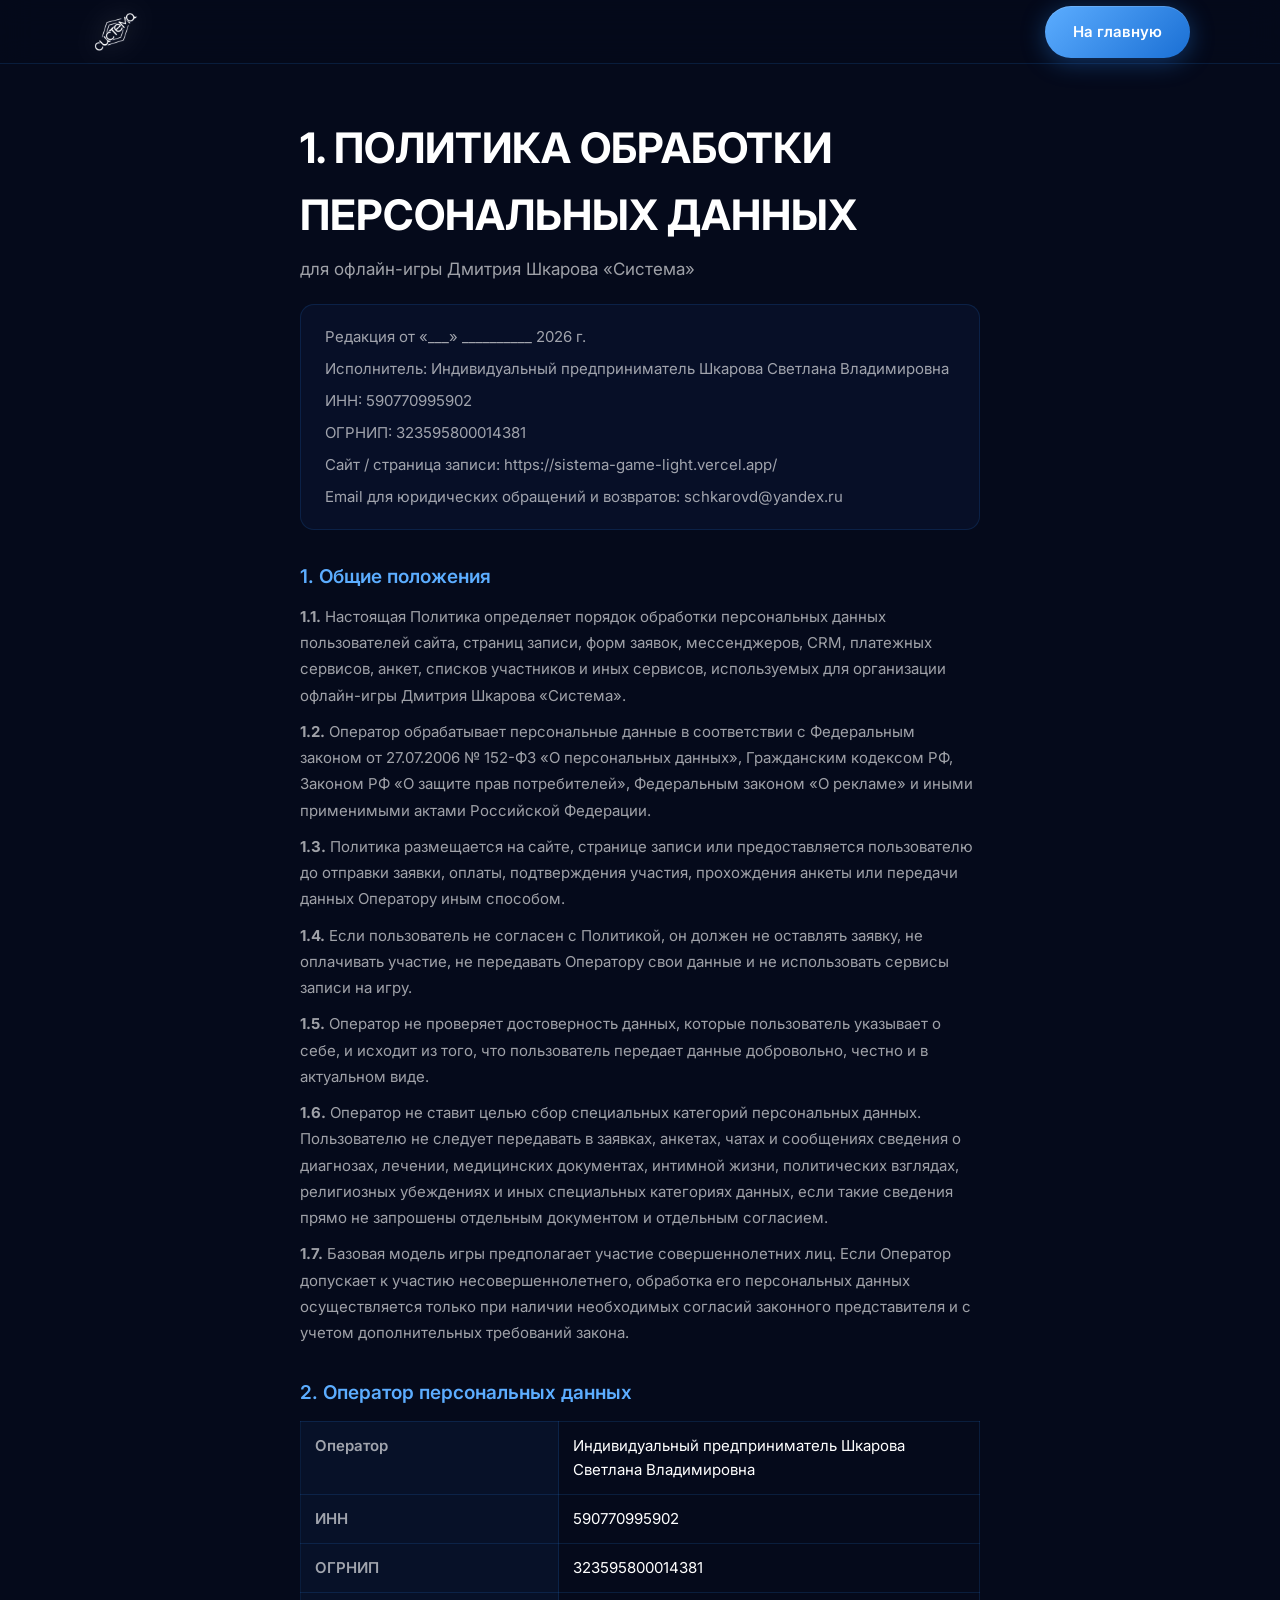
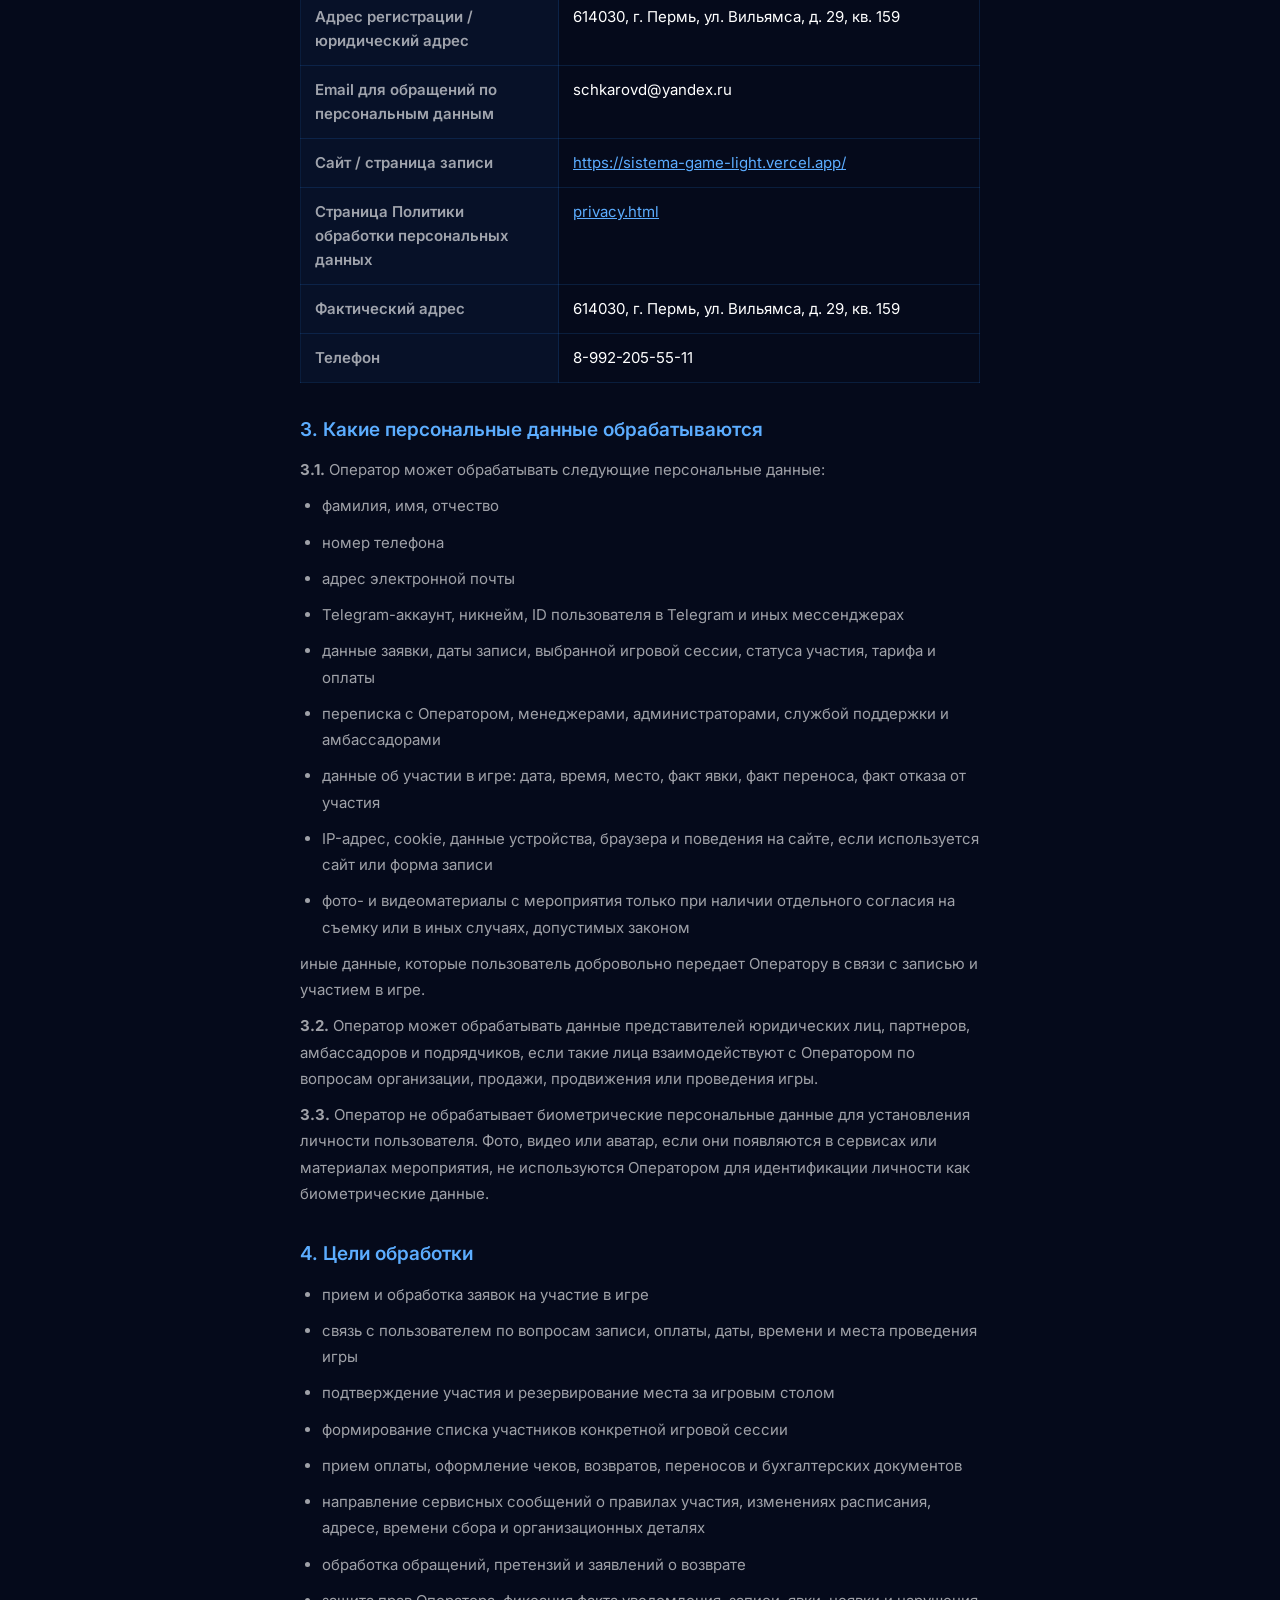
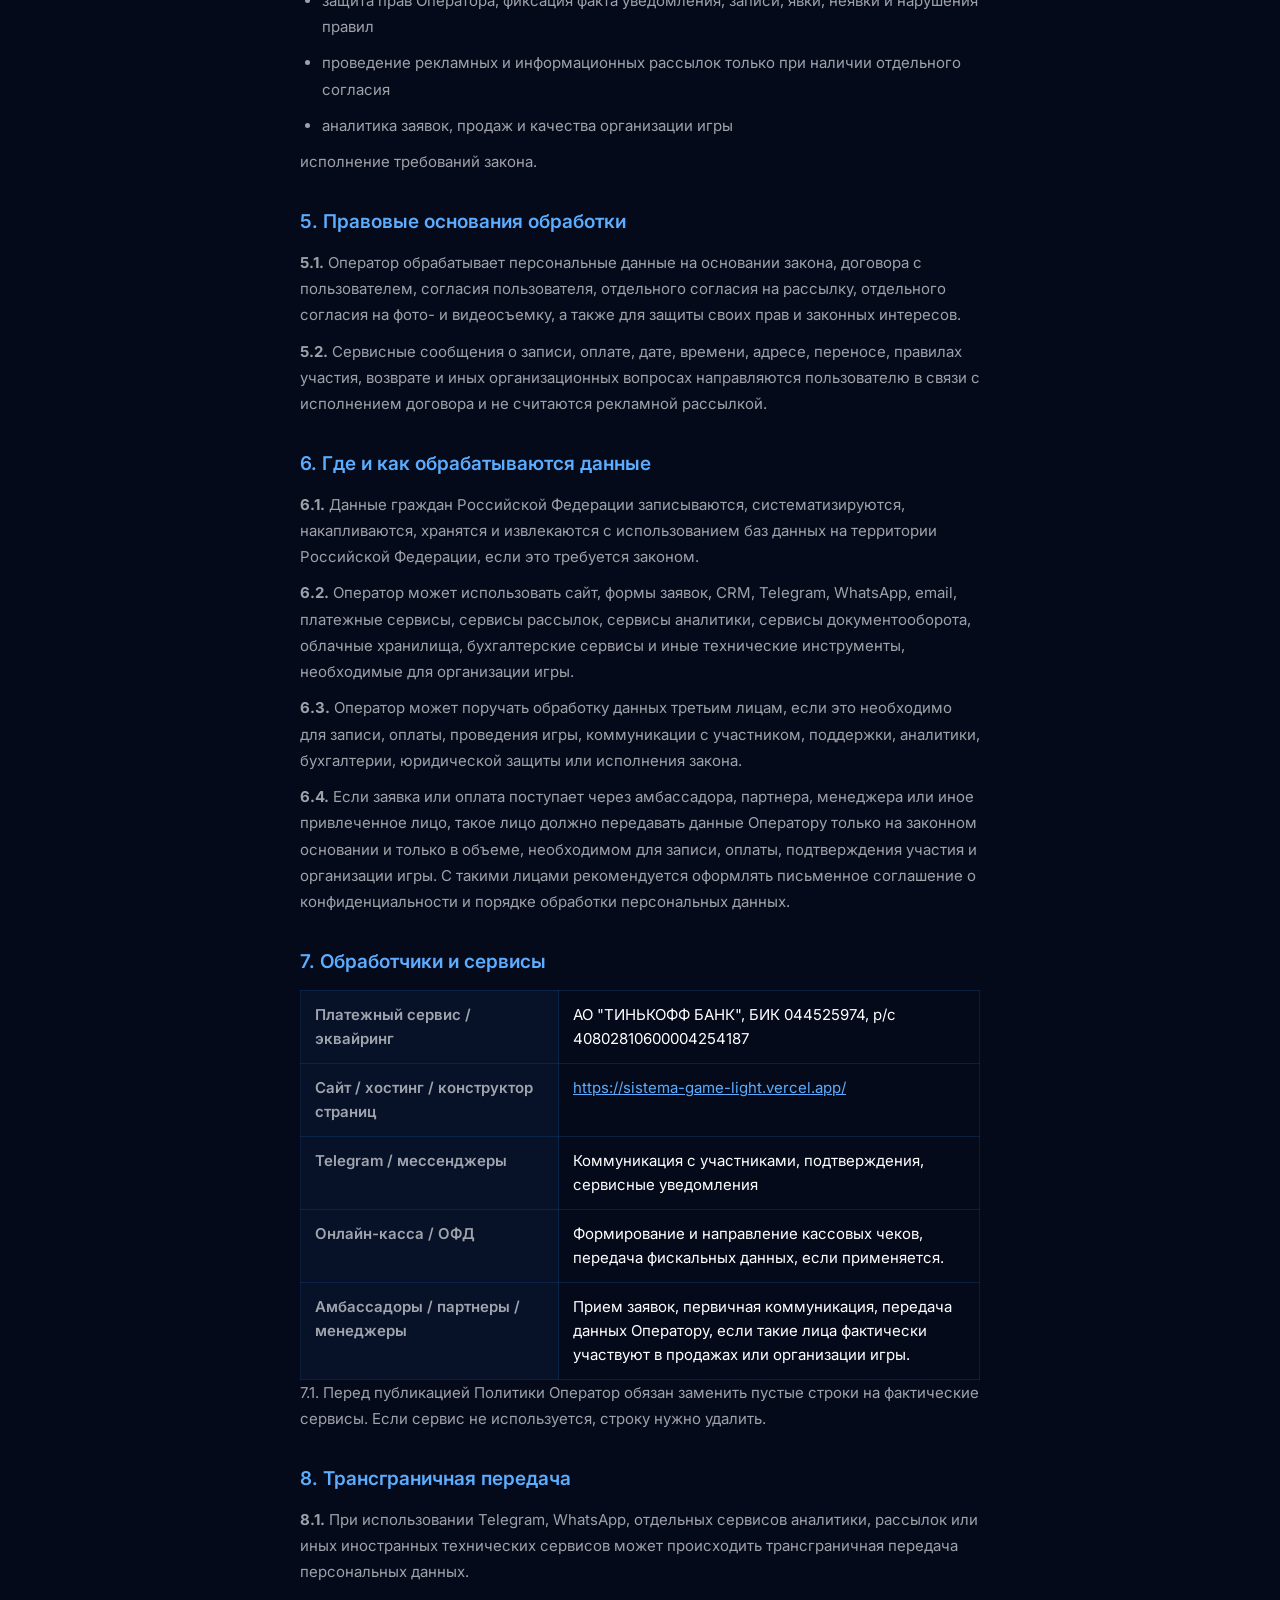
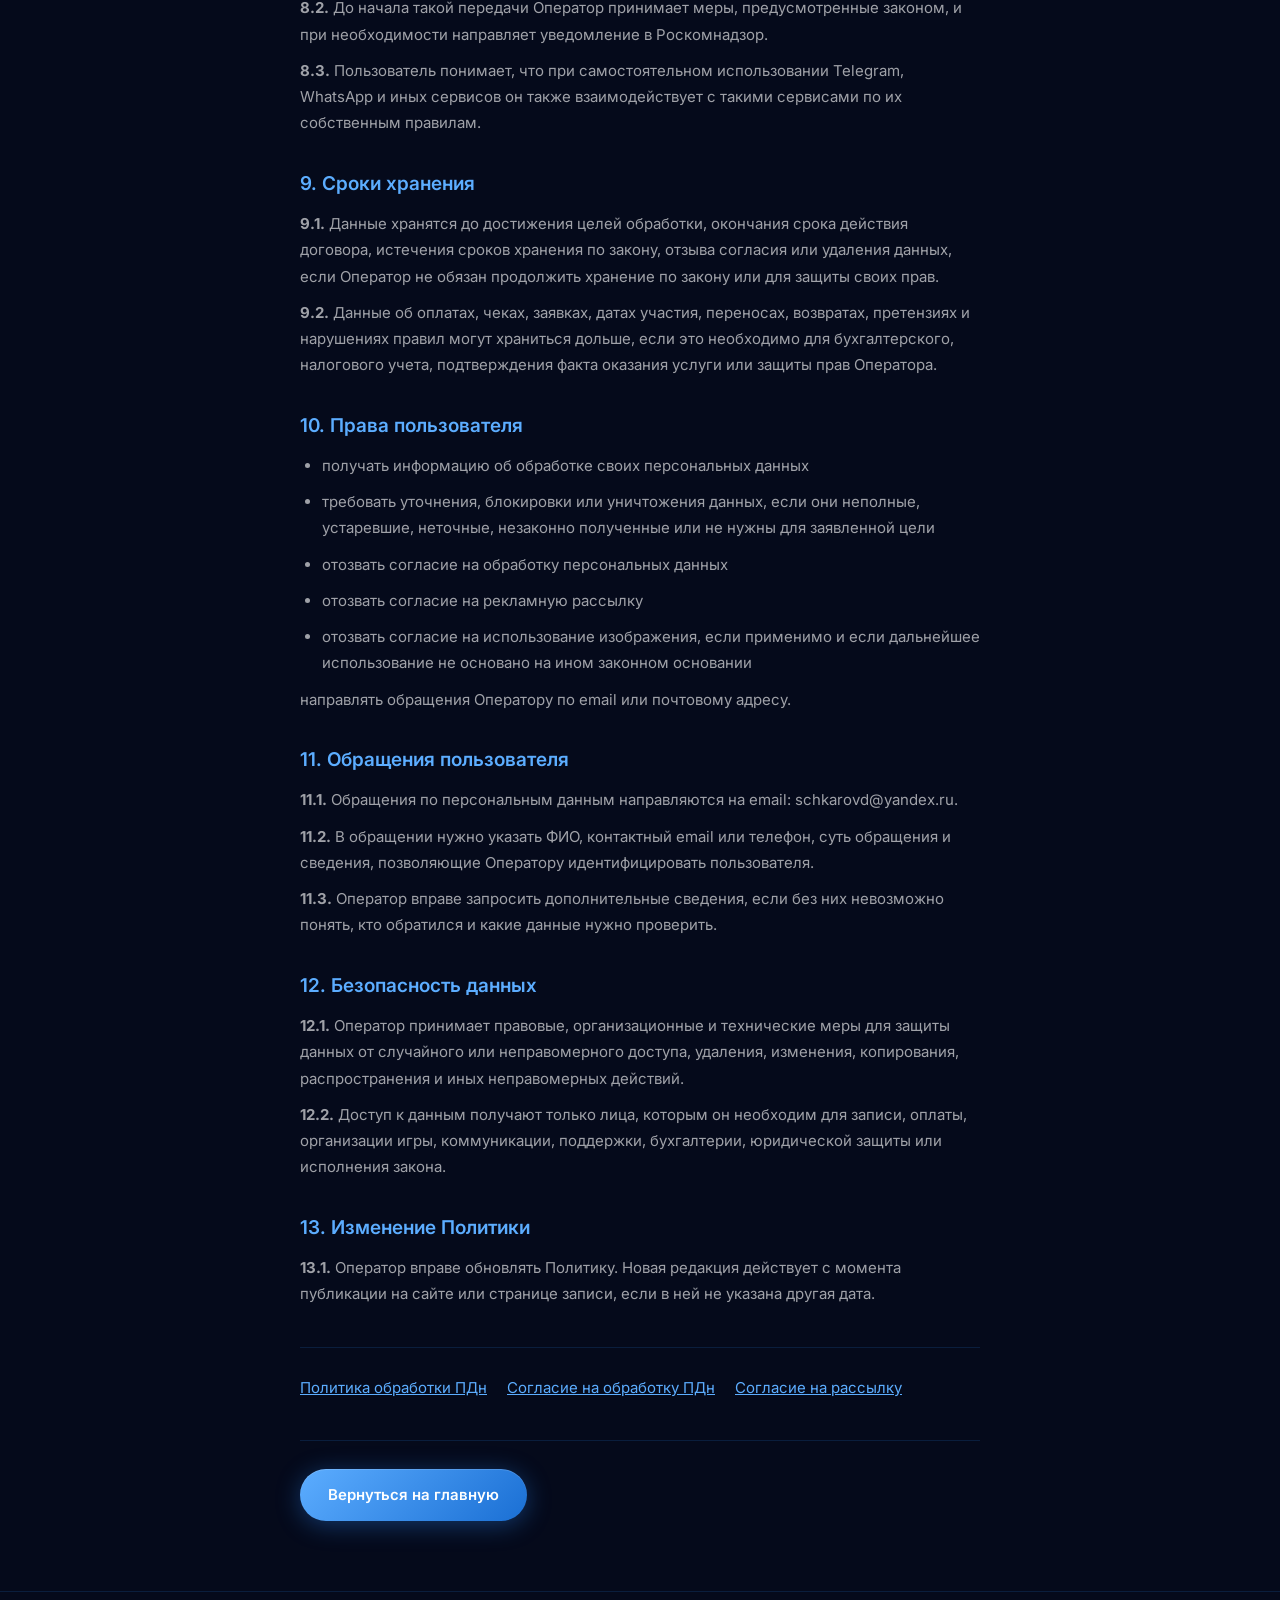
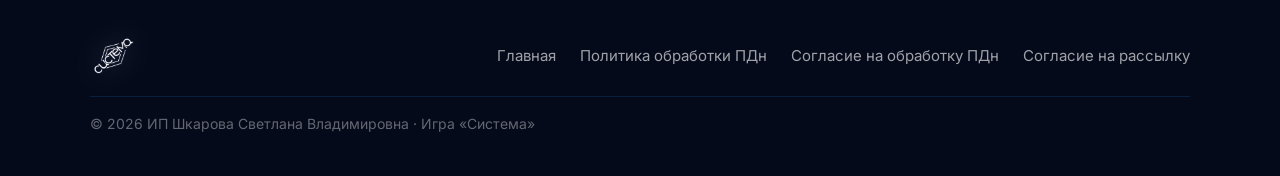
==== commit 1021dff1: "Add legal documents from IP Shkarova and update registration consents. Co-authored-by: Cursor <curso" ====
--- a/privacy.html
+++ b/privacy.html
@@ -3,7 +3,7 @@
 <head>
   <meta charset="UTF-8">
   <meta name="viewport" content="width=device-width, initial-scale=1.0">
-  <title>Политика конфиденциальности — Игра «Система»</title>
+  <title>Политика обработки персональных данных — Игра «Система»</title>
   <link rel="preconnect" href="https://fonts.googleapis.com">
   <link rel="preconnect" href="https://fonts.gstatic.com" crossorigin>
   <link href="https://fonts.googleapis.com/css2?family=Inter:wght@400;500;600;700;800&display=swap" rel="stylesheet">
@@ -11,171 +11,154 @@
   <link rel="stylesheet" href="styles.css">
 </head>
 <body class="page-legal">
-
   <header class="header header--scrolled">
     <div class="container header__inner">
       <a href="index.html" class="logo">
         <img src="assets/logo.png" alt="Система" class="logo__img">
       </a>
-      <a href="index.html" class="btn btn--primary btn--sm">На главную</a>
+      <a href="index.html" class="btn btn--primary">На главную</a>
     </div>
   </header>
-
   <main class="legal">
     <div class="container legal__inner">
-      <h1 class="legal__title">Политика обработки персональных данных</h1>
-      <p class="legal__updated">Дата публикации: 6 июля 2026 г.</p>
-
-      <section class="legal__section">
-        <h2>1. Общие положения</h2>
-        <p>
-          Настоящая Политика обработки персональных данных (далее — Политика) определяет порядок
-          обработки и защиты персональных данных пользователей сайта игры «Система» (далее — Сайт),
-          а также лиц, регистрирующихся на участие в мероприятии.
-        </p>
-        <p>
-          Оператор персональных данных: <strong>Дмитрий Шкаров</strong> (далее — Оператор).
-          Контакт для обращений:
-          <a href="https://t.me/shkarovbiz" target="_blank" rel="noopener">Telegram @shkarovbiz</a>,
-          <a href="https://www.youtube.com/@ДмитрийШкаров-007" target="_blank" rel="noopener">YouTube · Дмитрий Шкаров</a>.
-        </p>
-        <p>
-          Используя Сайт и отправляя форму регистрации, вы подтверждаете согласие с настоящей Политикой.
-        </p>
-      </section>
-
-      <section class="legal__section">
-        <h2>2. Какие данные мы собираем</h2>
-        <ul>
-          <li>Имя</li>
-          <li>Номер телефона</li>
-          <li>Имя пользователя в Telegram</li>
-          <li>Адрес электронной почты (при оплате через платёжную систему)</li>
-          <li>Технические данные: IP-адрес, cookies, данные браузера и устройства</li>
-          <li>Информация о платеже: сумма, дата, статус (без хранения данных банковских карт)</li>
-        </ul>
-      </section>
-
-      <section class="legal__section">
-        <h2>3. Цели обработки данных</h2>
-        <ul>
-          <li>Регистрация на игру «Система» и подтверждение участия</li>
-          <li>Обработка оплаты и выдача доступа к мероприятию</li>
-          <li>Связь с участниками (Telegram, телефон, email)</li>
-          <li>Исполнение требований законодательства РФ</li>
-          <li>Улучшение работы Сайта и аналитика посещаемости</li>
-        </ul>
-      </section>
-
-      <section class="legal__section">
-        <h2>4. Правовые основания</h2>
-        <p>Обработка персональных данных осуществляется на основании:</p>
-        <ul>
-          <li>Федерального закона № 152-ФЗ «О персональных данных»</li>
-          <li>Согласия субъекта персональных данных (ст. 9 152-ФЗ)</li>
-          <li>Исполнения договора оказания услуг (регистрация и участие в игре)</li>
-        </ul>
-      </section>
-
-      <section class="legal__section">
-        <h2>5. Передача данных третьим лицам</h2>
-        <p>Данные могут передаваться следующим категориям получателей:</p>
-        <ul>
-          <li>Платёжные системы (ЮKassa, Тинькофф, Prodamus и др.) — для проведения оплаты</li>
-          <li>Сервисы рассылок и CRM — для связи с участниками</li>
-          <li>Платформа Tilda — для хостинга Сайта и обработки форм</li>
-          <li>Государственные органы — по законному запросу</li>
-        </ul>
-        <p>
-          Оператор не передаёт персональные данные третьим лицам в маркетинговых целях без
-          отдельного согласия.
-        </p>
-      </section>
-
-      <section class="legal__section">
-        <h2>6. Хранение и защита данных</h2>
-        <p>
-          Персональные данные хранятся на территории Российской Федерации.
-          Срок хранения — до достижения целей обработки или до отзыва согласия,
-          но не менее срока, установленного законодательством.
-        </p>
-        <p>
-          Оператор принимает необходимые организационные и технические меры для защиты
-          персональных данных от неправомерного доступа, уничтожения, изменения или распространения.
-        </p>
-      </section>
-
-      <section class="legal__section">
-        <h2>7. Cookies</h2>
-        <p>
-          Сайт может использовать файлы cookies для корректной работы, аналитики и улучшения
-          пользовательского опыта. Вы можете отключить cookies в настройках браузера,
-          однако это может повлиять на функциональность Сайта.
-        </p>
-      </section>
-
-      <section class="legal__section">
-        <h2>8. Ваши права</h2>
-        <p>Вы вправе:</p>
-        <ul>
-          <li>Получить информацию об обработке ваших персональных данных</li>
-          <li>Требовать уточнения, блокирования или уничтожения данных</li>
-          <li>Отозвать согласие на обработку персональных данных</li>
-          <li>Обратиться в Роскомнадзор при нарушении ваших прав</li>
-        </ul>
-        <p>
-          Для реализации прав направьте запрос в Telegram Оператора.
-          Запрос рассматривается в течение 30 дней.
-        </p>
-      </section>
-
-      <section class="legal__section" id="offer">
-        <h2>9. Условия участия и оплаты</h2>
-        <p>
-          Участие в игре «Система» является платным. Стоимость указывается на Сайте
-          в момент регистрации. Оплата производится через подключённую платёжную систему.
-        </p>
-        <p>
-          После успешной оплаты участник получает подтверждение регистрации.
-          Возврат средств возможен при отмене мероприятия со стороны Оператора
-          или при обращении участника не позднее чем за 48 часов до начала игры,
-          если иное не согласовано отдельно.
-        </p>
-        <p>
-          Оператор вправе изменить дату, формат (онлайн/офлайн) или отменить мероприятие,
-          уведомив зарегистрированных участников заблаговременно.
-        </p>
-      </section>
-
-      <section class="legal__section">
-        <h2>10. Изменения Политики</h2>
-        <p>
-          Оператор вправе вносить изменения в настоящую Политику. Актуальная версия
-          всегда доступна на данной странице. Продолжение использования Сайта после
-          публикации изменений означает согласие с обновлённой Политикой.
-        </p>
-      </section>
-
+<h1 class="legal__title">1. ПОЛИТИКА ОБРАБОТКИ ПЕРСОНАЛЬНЫХ ДАННЫХ</h1>
+<p class="legal__lead">для офлайн-игры Дмитрия Шкарова «Система»</p>
+<div class="legal__meta">
+<p>Редакция от «___» __________ 2026 г.</p>
+<p>Исполнитель: Индивидуальный предприниматель Шкарова Светлана Владимировна</p>
+<p>ИНН: 590770995902</p>
+<p>ОГРНИП: 323595800014381</p>
+<p>Сайт / страница записи: <a href="https://sistema-game-light.vercel.app/" target="_blank" rel="noopener">https://sistema-game-light.vercel.app/</a></p>
+<p>Email для юридических обращений и возвратов: schkarovd@yandex.ru</p>
+</div>
+<section class="legal__section"><h2>1. Общие положения</h2>
+<p><strong>1.1.</strong> Настоящая Политика определяет порядок обработки персональных данных пользователей сайта, страниц записи, форм заявок, мессенджеров, CRM, платежных сервисов, анкет, списков участников и иных сервисов, используемых для организации офлайн-игры Дмитрия Шкарова «Система».</p>
+<p><strong>1.2.</strong> Оператор обрабатывает персональные данные в соответствии с Федеральным законом от 27.07.2006 № 152-ФЗ «О персональных данных», Гражданским кодексом РФ, Законом РФ «О защите прав потребителей», Федеральным законом «О рекламе» и иными применимыми актами Российской Федерации.</p>
+<p><strong>1.3.</strong> Политика размещается на сайте, странице записи или предоставляется пользователю до отправки заявки, оплаты, подтверждения участия, прохождения анкеты или передачи данных Оператору иным способом.</p>
+<p><strong>1.4.</strong> Если пользователь не согласен с Политикой, он должен не оставлять заявку, не оплачивать участие, не передавать Оператору свои данные и не использовать сервисы записи на игру.</p>
+<p><strong>1.5.</strong> Оператор не проверяет достоверность данных, которые пользователь указывает о себе, и исходит из того, что пользователь передает данные добровольно, честно и в актуальном виде.</p>
+<p><strong>1.6.</strong> Оператор не ставит целью сбор специальных категорий персональных данных. Пользователю не следует передавать в заявках, анкетах, чатах и сообщениях сведения о диагнозах, лечении, медицинских документах, интимной жизни, политических взглядах, религиозных убеждениях и иных специальных категориях данных, если такие сведения прямо не запрошены отдельным документом и отдельным согласием.</p>
+<p><strong>1.7.</strong> Базовая модель игры предполагает участие совершеннолетних лиц. Если Оператор допускает к участию несовершеннолетнего, обработка его персональных данных осуществляется только при наличии необходимых согласий законного представителя и с учетом дополнительных требований закона.</p>
+</section>
+<section class="legal__section"><h2>2. Оператор персональных данных</h2>
+<table class="legal__table"><tbody>
+<tr><th>Оператор</th><td>Индивидуальный предприниматель Шкарова Светлана Владимировна</td></tr>
+<tr><th>ИНН</th><td>590770995902</td></tr>
+<tr><th>ОГРНИП</th><td>323595800014381</td></tr>
+<tr><th>Адрес регистрации / юридический адрес</th><td>614030, г. Пермь, ул. Вильямса, д. 29, кв. 159</td></tr>
+<tr><th>Email для обращений по персональным данным</th><td>schkarovd@yandex.ru</td></tr>
+<tr><th>Сайт / страница записи</th><td><a href="https://sistema-game-light.vercel.app/" target="_blank" rel="noopener">https://sistema-game-light.vercel.app/</a></td></tr>
+<tr><th>Страница Политики обработки персональных данных</th><td><a href="privacy.html">privacy.html</a></td></tr>
+<tr><th>Фактический адрес</th><td>614030, г. Пермь, ул. Вильямса, д. 29, кв. 159</td></tr>
+<tr><th>Телефон</th><td>8-992-205-55-11</td></tr>
+</tbody></table>
+</section>
+<section class="legal__section"><h2>3. Какие персональные данные обрабатываются</h2>
+<p><strong>3.1.</strong> Оператор может обрабатывать следующие персональные данные:</p>
+<ul>
+<li>фамилия, имя, отчество</li>
+<li>номер телефона</li>
+<li>адрес электронной почты</li>
+<li>Telegram-аккаунт, никнейм, ID пользователя в Telegram и иных мессенджерах</li>
+<li>данные заявки, даты записи, выбранной игровой сессии, статуса участия, тарифа и оплаты</li>
+<li>переписка с Оператором, менеджерами, администраторами, службой поддержки и амбассадорами</li>
+<li>данные об участии в игре: дата, время, место, факт явки, факт переноса, факт отказа от участия</li>
+<li>IP-адрес, cookie, данные устройства, браузера и поведения на сайте, если используется сайт или форма записи</li>
+<li>фото- и видеоматериалы с мероприятия только при наличии отдельного согласия на съемку или в иных случаях, допустимых законом</li>
+</ul>
+<p>иные данные, которые пользователь добровольно передает Оператору в связи с записью и участием в игре.</p>
+<p><strong>3.2.</strong> Оператор может обрабатывать данные представителей юридических лиц, партнеров, амбассадоров и подрядчиков, если такие лица взаимодействуют с Оператором по вопросам организации, продажи, продвижения или проведения игры.</p>
+<p><strong>3.3.</strong> Оператор не обрабатывает биометрические персональные данные для установления личности пользователя. Фото, видео или аватар, если они появляются в сервисах или материалах мероприятия, не используются Оператором для идентификации личности как биометрические данные.</p>
+</section>
+<section class="legal__section"><h2>4. Цели обработки</h2>
+<ul>
+<li>прием и обработка заявок на участие в игре</li>
+<li>связь с пользователем по вопросам записи, оплаты, даты, времени и места проведения игры</li>
+<li>подтверждение участия и резервирование места за игровым столом</li>
+<li>формирование списка участников конкретной игровой сессии</li>
+<li>прием оплаты, оформление чеков, возвратов, переносов и бухгалтерских документов</li>
+<li>направление сервисных сообщений о правилах участия, изменениях расписания, адресе, времени сбора и организационных деталях</li>
+<li>обработка обращений, претензий и заявлений о возврате</li>
+<li>защита прав Оператора, фиксация факта уведомления, записи, явки, неявки и нарушения правил</li>
+<li>проведение рекламных и информационных рассылок только при наличии отдельного согласия</li>
+<li>аналитика заявок, продаж и качества организации игры</li>
+</ul>
+<p>исполнение требований закона.</p>
+</section>
+<section class="legal__section"><h2>5. Правовые основания обработки</h2>
+<p><strong>5.1.</strong> Оператор обрабатывает персональные данные на основании закона, договора с пользователем, согласия пользователя, отдельного согласия на рассылку, отдельного согласия на фото- и видеосъемку, а также для защиты своих прав и законных интересов.</p>
+<p><strong>5.2.</strong> Сервисные сообщения о записи, оплате, дате, времени, адресе, переносе, правилах участия, возврате и иных организационных вопросах направляются пользователю в связи с исполнением договора и не считаются рекламной рассылкой.</p>
+</section>
+<section class="legal__section"><h2>6. Где и как обрабатываются данные</h2>
+<p><strong>6.1.</strong> Данные граждан Российской Федерации записываются, систематизируются, накапливаются, хранятся и извлекаются с использованием баз данных на территории Российской Федерации, если это требуется законом.</p>
+<p><strong>6.2.</strong> Оператор может использовать сайт, формы заявок, CRM, Telegram, WhatsApp, email, платежные сервисы, сервисы рассылок, сервисы аналитики, сервисы документооборота, облачные хранилища, бухгалтерские сервисы и иные технические инструменты, необходимые для организации игры.</p>
+<p><strong>6.3.</strong> Оператор может поручать обработку данных третьим лицам, если это необходимо для записи, оплаты, проведения игры, коммуникации с участником, поддержки, аналитики, бухгалтерии, юридической защиты или исполнения закона.</p>
+<p><strong>6.4.</strong> Если заявка или оплата поступает через амбассадора, партнера, менеджера или иное привлеченное лицо, такое лицо должно передавать данные Оператору только на законном основании и только в объеме, необходимом для записи, оплаты, подтверждения участия и организации игры. С такими лицами рекомендуется оформлять письменное соглашение о конфиденциальности и порядке обработки персональных данных.</p>
+</section>
+<section class="legal__section"><h2>7. Обработчики и сервисы</h2>
+<table class="legal__table"><tbody>
+<tr><th>Платежный сервис / эквайринг</th><td>АО &quot;ТИНЬКОФФ БАНК&quot;, БИК 044525974, р/с 40802810600004254187</td></tr>
+<tr><th>Сайт / хостинг / конструктор страниц</th><td><a href="https://sistema-game-light.vercel.app/" target="_blank" rel="noopener">https://sistema-game-light.vercel.app/</a></td></tr>
+<tr><th>Telegram / мессенджеры</th><td>Коммуникация с участниками, подтверждения, сервисные уведомления</td></tr>
+<tr><th>Онлайн-касса / ОФД</th><td>Формирование и направление кассовых чеков, передача фискальных данных, если применяется.</td></tr>
+<tr><th>Амбассадоры / партнеры / менеджеры</th><td>Прием заявок, первичная коммуникация, передача данных Оператору, если такие лица фактически участвуют в продажах или организации игры.</td></tr>
+</tbody></table>
+<p>7.1. Перед публикацией Политики Оператор обязан заменить пустые строки на фактические сервисы. Если сервис не используется, строку нужно удалить.</p>
+</section>
+<section class="legal__section"><h2>8. Трансграничная передача</h2>
+<p><strong>8.1.</strong> При использовании Telegram, WhatsApp, отдельных сервисов аналитики, рассылок или иных иностранных технических сервисов может происходить трансграничная передача персональных данных.</p>
+<p><strong>8.2.</strong> До начала такой передачи Оператор принимает меры, предусмотренные законом, и при необходимости направляет уведомление в Роскомнадзор.</p>
+<p><strong>8.3.</strong> Пользователь понимает, что при самостоятельном использовании Telegram, WhatsApp и иных сервисов он также взаимодействует с такими сервисами по их собственным правилам.</p>
+</section>
+<section class="legal__section"><h2>9. Сроки хранения</h2>
+<p><strong>9.1.</strong> Данные хранятся до достижения целей обработки, окончания срока действия договора, истечения сроков хранения по закону, отзыва согласия или удаления данных, если Оператор не обязан продолжить хранение по закону или для защиты своих прав.</p>
+<p><strong>9.2.</strong> Данные об оплатах, чеках, заявках, датах участия, переносах, возвратах, претензиях и нарушениях правил могут храниться дольше, если это необходимо для бухгалтерского, налогового учета, подтверждения факта оказания услуги или защиты прав Оператора.</p>
+</section>
+<section class="legal__section"><h2>10. Права пользователя</h2>
+<ul>
+<li>получать информацию об обработке своих персональных данных</li>
+<li>требовать уточнения, блокировки или уничтожения данных, если они неполные, устаревшие, неточные, незаконно полученные или не нужны для заявленной цели</li>
+<li>отозвать согласие на обработку персональных данных</li>
+<li>отозвать согласие на рекламную рассылку</li>
+<li>отозвать согласие на использование изображения, если применимо и если дальнейшее использование не основано на ином законном основании</li>
+</ul>
+<p>направлять обращения Оператору по email или почтовому адресу.</p>
+</section>
+<section class="legal__section"><h2>11. Обращения пользователя</h2>
+<p><strong>11.1.</strong> Обращения по персональным данным направляются на email: schkarovd@yandex.ru.</p>
+<p><strong>11.2.</strong> В обращении нужно указать ФИО, контактный email или телефон, суть обращения и сведения, позволяющие Оператору идентифицировать пользователя.</p>
+<p><strong>11.3.</strong> Оператор вправе запросить дополнительные сведения, если без них невозможно понять, кто обратился и какие данные нужно проверить.</p>
+</section>
+<section class="legal__section"><h2>12. Безопасность данных</h2>
+<p><strong>12.1.</strong> Оператор принимает правовые, организационные и технические меры для защиты данных от случайного или неправомерного доступа, удаления, изменения, копирования, распространения и иных неправомерных действий.</p>
+<p><strong>12.2.</strong> Доступ к данным получают только лица, которым он необходим для записи, оплаты, организации игры, коммуникации, поддержки, бухгалтерии, юридической защиты или исполнения закона.</p>
+</section>
+<section class="legal__section"><h2>13. Изменение Политики</h2>
+<p><strong>13.1.</strong> Оператор вправе обновлять Политику. Новая редакция действует с момента публикации на сайте или странице записи, если в ней не указана другая дата.</p>
+</section>
+      <nav class="legal__nav">
+        <a href="privacy.html">Политика обработки ПДн</a>
+        <a href="legal/consent-pd.html">Согласие на обработку ПДн</a>
+        <a href="legal/consent-mailing.html">Согласие на рассылку</a>
+      </nav>
       <div class="legal__back">
         <a href="index.html" class="btn btn--primary">Вернуться на главную</a>
       </div>
     </div>
   </main>
-
   <footer class="footer">
     <div class="container footer__inner">
       <div class="footer__brand">
-        <span class="logo__mark">СИСТЕМА</span>
-        <p>© 2026 Дмитрий Шкаров</p>
+        <img src="assets/logo.png" alt="Система" class="logo__img logo__img--footer">
       </div>
       <div class="footer__links">
         <a href="index.html">Главная</a>
-        <a href="https://t.me/shkarovbiz" target="_blank" rel="noopener">Telegram @shkarovbiz</a>
-        <a href="https://www.youtube.com/@ДмитрийШкаров-007" target="_blank" rel="noopener">YouTube</a>
-        <a href="privacy.html">Политика конфиденциальности</a>
+        <a href="privacy.html">Политика обработки ПДн</a>
+        <a href="legal/consent-pd.html">Согласие на обработку ПДн</a>
+        <a href="legal/consent-mailing.html">Согласие на рассылку</a>
       </div>
+      <p class="footer__copy">© 2026 ИП Шкарова Светлана Владимировна · Игра «Система»</p>
     </div>
   </footer>
-
 </body>
-</html>
+</html>
--- a/styles.css
+++ b/styles.css
@@ -24,6 +24,22 @@
   --shadow-glow: 0 0 30px rgba(43, 140, 255, 0.2);
   --transition: 0.3s cubic-bezier(0.4, 0, 0.2, 1);
   --header-h: 64px;
+  --fs-body: 18px;
+  --fs-label: 12px;
+  --fs-xs: 14px;
+  --fs-sm: 15px;
+  --fs-md: 17px;
+  --fs-lg: 19px;
+  --fs-xl: 25px;
+  --fs-2xl: 32px;
+  --fs-3xl: 36px;
+  --fs-hero: clamp(40px, 5.5vw, 62px);
+  --fs-section: clamp(27px, 3vw, 38px);
+  --fs-cta: clamp(22px, 2.5vw, 29px);
+  --fs-price: 54px;
+  --fs-price-currency: 27px;
+  --fs-modal-price: 29px;
+  --fs-legal: clamp(30px, 4vw, 42px);
 }
 
 *, *::before, *::after { box-sizing: border-box; margin: 0; padding: 0; }
@@ -32,7 +48,7 @@
 
 body {
   font-family: var(--font);
-  font-size: 16px;
+  font-size: var(--fs-body);
   line-height: 1.6;
   color: var(--text);
   background: var(--bg);
@@ -63,7 +79,7 @@
   justify-content: center;
   gap: 10px;
   padding: 14px 28px;
-  font-size: 14px;
+  font-size: var(--fs-sm);
   font-weight: 600;
   border-radius: var(--radius-pill);
   transition: var(--transition);
@@ -81,7 +97,7 @@
   transform: translateY(-2px);
 }
 
-.btn--lg { padding: 16px 36px; font-size: 15px; }
+.btn--lg { padding: 16px 36px; font-size: var(--fs-md); }
 .btn--full { width: 100%; }
 
 /* ---- Logo ---- */
@@ -139,7 +155,7 @@
   padding: 8px 16px;
   border: 1px solid var(--border);
   border-radius: var(--radius-pill);
-  font-size: 13px;
+  font-size: var(--fs-sm);
   font-weight: 500;
   color: var(--text-muted);
   box-shadow: var(--shadow-glow);
@@ -177,7 +193,7 @@
 }
 
 .mobile-menu.open { display: flex; }
-.mobile-menu a { font-size: 15px; color: var(--text-muted); padding: 6px 0; }
+.mobile-menu a { font-size: var(--fs-md); color: var(--text-muted); padding: 6px 0; }
 
 /* ---- Hero ---- */
 .hero {
@@ -240,7 +256,7 @@
 .hero__content { max-width: 640px; }
 
 .hero__title {
-  font-size: clamp(36px, 5.5vw, 56px);
+  font-size: var(--fs-hero);
   font-weight: 800;
   line-height: 1.1;
   letter-spacing: -0.02em;
@@ -248,7 +264,7 @@
 }
 
 .hero__subtitle {
-  font-size: 17px;
+  font-size: var(--fs-lg);
   line-height: 1.7;
   color: var(--text-muted);
   margin-bottom: 32px;
@@ -268,7 +284,7 @@
   padding: 8px 14px;
   border: 1px solid var(--border);
   border-radius: var(--radius-pill);
-  font-size: 13px;
+  font-size: var(--fs-sm);
   font-weight: 500;
   color: var(--text-muted);
   background: var(--bg-card);
@@ -284,16 +300,23 @@
 }
 
 .stats-bar__grid {
+  display: flex;
+  flex-direction: column;
+  gap: 14px;
+}
+
+.stats-bar__metrics {
   display: grid;
   grid-template-columns: repeat(3, 1fr);
+  gap: 14px;
+}
+
+.stats-bar__item {
+  display: flex;
+  align-items: center;
   gap: 16px;
-}
-
-.stats-bar__item {
-  display: flex;
-  align-items: center;
-  gap: 16px;
-  padding: 20px 24px;
+  padding: 22px 24px;
+  min-height: 96px;
   background: var(--bg-card);
   border: 1px solid var(--border);
   border-radius: var(--radius);
@@ -302,6 +325,33 @@
   transition: var(--transition);
 }
 
+.stats-bar__highlight {
+  display: flex;
+  align-items: center;
+  justify-content: center;
+  gap: 16px;
+  padding: 18px 28px;
+  background: linear-gradient(135deg, rgba(43, 140, 255, 0.12) 0%, rgba(10, 20, 50, 0.55) 100%);
+  border: 1px solid var(--border);
+  border-radius: var(--radius);
+  backdrop-filter: blur(12px);
+  box-shadow: var(--shadow-glow);
+  text-align: center;
+}
+
+.stats-bar__highlight-text {
+  margin: 0;
+  max-width: 720px;
+  font-size: var(--fs-md);
+  font-weight: 600;
+  line-height: 1.5;
+  color: var(--text-muted);
+}
+
+.stats-bar__content {
+  min-width: 0;
+}
+
 .stats-bar__item:hover {
   border-color: var(--blue);
   background: var(--bg-card-hover);
@@ -321,14 +371,16 @@
 
 .stats-bar__num {
   display: block;
-  font-size: 22px;
+  font-size: var(--fs-xl);
   font-weight: 700;
   color: var(--text);
   line-height: 1.2;
 }
 
 .stats-bar__label {
-  font-size: 12px;
+  display: block;
+  font-size: var(--fs-sm);
+  line-height: 1.4;
   color: var(--text-muted);
 }
 
@@ -336,7 +388,7 @@
 .section { padding: 80px 0; }
 
 .section__title {
-  font-size: clamp(24px, 3vw, 34px);
+  font-size: var(--fs-section);
   font-weight: 700;
   line-height: 1.25;
   letter-spacing: -0.01em;
@@ -346,7 +398,7 @@
 .section__title--center { text-align: center; }
 
 .section__desc {
-  font-size: 16px;
+  font-size: var(--fs-body);
   color: var(--text-muted);
   line-height: 1.7;
   max-width: 600px;
@@ -358,7 +410,7 @@
 
 .section__label {
   display: inline-block;
-  font-size: 11px;
+  font-size: var(--fs-label);
   font-weight: 600;
   letter-spacing: 0.15em;
   text-transform: uppercase;
@@ -377,7 +429,7 @@
 }
 
 .about__text p {
-  font-size: 15px;
+  font-size: var(--fs-md);
   color: var(--text-muted);
   line-height: 1.75;
   margin-bottom: 16px;
@@ -385,44 +437,32 @@
 
 .about__text .btn { margin-top: 8px; }
 
-.chart-widget {
+.about-video {
   position: relative;
-  aspect-ratio: 3/2;
+  aspect-ratio: 16 / 9;
   background: var(--bg-card);
   border: 1px solid var(--border);
   border-radius: var(--radius-lg);
   overflow: hidden;
   box-shadow: var(--shadow-glow);
-}
-
-.chart-widget__radar {
-  position: absolute;
-  top: 50%; left: 50%;
-  transform: translate(-50%, -50%);
-  width: 200px; height: 200px;
-  border-radius: 50%;
-  border: 1px solid var(--border-light);
-  background: radial-gradient(circle, rgba(43,140,255,0.08) 0%, transparent 70%);
-}
-
-.chart-widget__radar::before,
-.chart-widget__radar::after {
-  content: '';
-  position: absolute;
-  top: 50%; left: 50%;
-  transform: translate(-50%, -50%);
-  border-radius: 50%;
-  border: 1px solid var(--border-light);
-}
-
-.chart-widget__radar::before { width: 130px; height: 130px; }
-.chart-widget__radar::after { width: 60px; height: 60px; }
-
-.chart-widget__line {
+  cursor: pointer;
+}
+
+.about-video iframe {
   position: absolute;
   inset: 0;
   width: 100%;
   height: 100%;
+  border: 0;
+  pointer-events: none;
+}
+
+.about-video.is-unmuted {
+  cursor: default;
+}
+
+.about-video.is-unmuted iframe {
+  pointer-events: auto;
 }
 
 /* ---- Levels ---- */
@@ -454,7 +494,7 @@
 .level-card__num {
   position: absolute;
   top: 12px; left: 14px;
-  font-size: 11px;
+  font-size: var(--fs-label);
   font-weight: 700;
   color: var(--blue);
   opacity: 0.7;
@@ -473,13 +513,13 @@
 }
 
 .level-card h3 {
-  font-size: 15px;
+  font-size: var(--fs-md);
   font-weight: 600;
   margin-bottom: 8px;
 }
 
 .level-card p {
-  font-size: 13px;
+  font-size: var(--fs-sm);
   color: var(--text-muted);
   line-height: 1.55;
 }
@@ -515,7 +555,7 @@
 }
 
 .audience-card p {
-  font-size: 14px;
+  font-size: var(--fs-sm);
   color: var(--text-muted);
   line-height: 1.5;
 }
@@ -552,7 +592,7 @@
 }
 
 .benefit-card p {
-  font-size: 13px;
+  font-size: var(--fs-sm);
   color: var(--text-muted);
   line-height: 1.45;
 }
@@ -635,7 +675,7 @@
 }
 
 .author-block__role {
-  font-size: 14px;
+  font-size: var(--fs-sm);
   color: var(--text-muted);
   margin-bottom: 20px;
 }
@@ -648,19 +688,19 @@
 
 .author-block__stat-num {
   display: block;
-  font-size: 28px;
+  font-size: var(--fs-2xl);
   font-weight: 800;
   color: var(--blue-light);
   line-height: 1;
 }
 
 .author-block__stat-label {
-  font-size: 12px;
+  font-size: var(--fs-xs);
   color: var(--text-muted);
 }
 
 .author-block__bio {
-  font-size: 15px;
+  font-size: var(--fs-md);
   color: var(--text-muted);
   line-height: 1.7;
 }
@@ -743,7 +783,7 @@
   font-style: normal;
   font-weight: 600;
   color: var(--blue-light);
-  font-size: 13px;
+  font-size: var(--fs-sm);
   letter-spacing: 0.04em;
   text-transform: uppercase;
 }
@@ -773,15 +813,15 @@
 }
 
 .review-card__quote {
-  font-size: 14px;
+  font-size: var(--fs-sm);
   font-style: italic;
   color: var(--text-muted);
   margin-bottom: 12px;
   line-height: 1.5;
 }
 
-.review-card__name { font-size: 14px; font-weight: 600; }
-.review-card__role { font-size: 12px; color: var(--text-dim); margin-top: 2px; }
+.review-card__name { font-size: var(--fs-sm); font-weight: 600; }
+.review-card__role { font-size: var(--fs-xs); color: var(--text-dim); margin-top: 2px; }
 
 /* ---- Process ---- */
 .process__steps {
@@ -810,18 +850,18 @@
   justify-content: center;
   border-radius: 50%;
   background: linear-gradient(135deg, var(--blue-light), var(--blue-dark));
-  font-size: 16px;
+  font-size: var(--fs-body);
   font-weight: 700;
 }
 
 .process-step h3 {
-  font-size: 16px;
+  font-size: var(--fs-body);
   font-weight: 600;
   margin-bottom: 8px;
 }
 
 .process-step p {
-  font-size: 13px;
+  font-size: var(--fs-sm);
   color: var(--text-muted);
   line-height: 1.55;
 }
@@ -867,8 +907,8 @@
   color: var(--blue-light);
 }
 
-.why-item h4 { font-size: 15px; font-weight: 600; margin-bottom: 4px; }
-.why-item p { font-size: 13px; color: var(--text-muted); line-height: 1.55; }
+.why-item h4 { font-size: var(--fs-md); font-weight: 600; margin-bottom: 4px; }
+.why-item p { font-size: var(--fs-sm); color: var(--text-muted); line-height: 1.55; }
 
 .why__photo {
   position: relative;
@@ -897,7 +937,7 @@
   justify-content: center;
   gap: 12px;
   color: var(--text-dim);
-  font-size: 13px;
+  font-size: var(--fs-sm);
 }
 
 /* ---- Pricing ---- */
@@ -914,7 +954,7 @@
 }
 
 .pricing__desc {
-  font-size: 15px;
+  font-size: var(--fs-md);
   color: var(--text-muted);
   line-height: 1.7;
   margin-bottom: 24px;
@@ -925,7 +965,7 @@
 .pricing__includes li {
   position: relative;
   padding-left: 22px;
-  font-size: 14px;
+  font-size: var(--fs-sm);
   color: var(--text-muted);
 }
 
@@ -946,17 +986,17 @@
 }
 
 .pricing__amount {
-  font-size: 48px;
+  font-size: var(--fs-price);
   font-weight: 800;
   color: var(--blue-light);
   line-height: 1;
   text-shadow: 0 0 20px var(--blue-glow);
 }
 
-.pricing__currency { font-size: 24px; color: var(--blue-light); margin-left: 4px; }
+.pricing__currency { font-size: var(--fs-price-currency); color: var(--blue-light); margin-left: 4px; }
 
 .pricing__note {
-  font-size: 13px;
+  font-size: var(--fs-sm);
   color: var(--text-muted);
   margin: 8px 0 24px;
 }
@@ -967,7 +1007,7 @@
   justify-content: center;
   gap: 6px;
   margin-top: 14px;
-  font-size: 12px;
+  font-size: var(--fs-xs);
   color: var(--text-dim);
 }
 
@@ -986,7 +1026,7 @@
 }
 
 .cta__title {
-  font-size: clamp(20px, 2.5vw, 26px);
+  font-size: var(--fs-cta);
   font-weight: 600;
   line-height: 1.45;
   max-width: 680px;
@@ -1003,7 +1043,7 @@
 }
 
 .cta__date {
-  font-size: 32px;
+  font-size: var(--fs-3xl);
   font-weight: 800;
   color: var(--blue-light);
   text-shadow: 0 0 20px var(--blue-glow);
@@ -1013,7 +1053,7 @@
   padding: 6px 14px;
   border: 1px solid var(--border);
   border-radius: var(--radius-pill);
-  font-size: 12px;
+  font-size: var(--fs-xs);
   color: var(--text-muted);
 }
 
@@ -1042,7 +1082,7 @@
 }
 
 .footer__links a {
-  font-size: 13px;
+  font-size: var(--fs-sm);
   color: var(--text-muted);
   transition: color var(--transition);
 }
@@ -1051,7 +1091,7 @@
 
 .footer__copy {
   grid-column: 1 / -1;
-  font-size: 12px;
+  font-size: var(--fs-xs);
   color: var(--text-dim);
   padding-top: 16px;
   border-top: 1px solid var(--border-light);
@@ -1109,8 +1149,8 @@
 
 .modal__close:hover { background: var(--bg-card); color: var(--text); }
 
-.modal__title { font-size: 22px; font-weight: 700; margin-bottom: 4px; }
-.modal__subtitle { font-size: 14px; color: var(--text-muted); margin-bottom: 20px; }
+.modal__title { font-size: var(--fs-xl); font-weight: 700; margin-bottom: 4px; }
+.modal__subtitle { font-size: var(--fs-sm); color: var(--text-muted); margin-bottom: 20px; }
 
 .modal__step[hidden] { display: none; }
 
@@ -1120,7 +1160,7 @@
   background: rgba(43, 140, 255, 0.1);
   border: 1px solid var(--border);
   border-radius: 8px;
-  font-size: 18px;
+  font-size: var(--fs-body);
   font-weight: 700;
   color: var(--blue-light);
   margin-bottom: 20px;
@@ -1129,7 +1169,7 @@
 .modal__price-tag--large {
   display: block;
   text-align: center;
-  font-size: 26px;
+  font-size: var(--fs-modal-price);
   margin: 16px 0;
 }
 
@@ -1137,7 +1177,7 @@
 
 .field span {
   display: block;
-  font-size: 11px;
+  font-size: var(--fs-label);
   font-weight: 600;
   text-transform: uppercase;
   letter-spacing: 0.06em;
@@ -1153,7 +1193,7 @@
   border-radius: 10px;
   color: var(--text);
   font-family: var(--font);
-  font-size: 14px;
+  font-size: var(--fs-sm);
   transition: border-color var(--transition);
 }
 
@@ -1170,7 +1210,7 @@
 
 .checkbox input { margin-top: 3px; accent-color: var(--blue); flex-shrink: 0; }
 
-.checkbox span { font-size: 12px; color: var(--text-muted); line-height: 1.5; }
+.checkbox span { font-size: var(--fs-xs); color: var(--text-muted); line-height: 1.5; }
 .checkbox a { color: var(--blue-light); text-decoration: underline; }
 
 .modal__success-icon {
@@ -1182,15 +1222,25 @@
   display: flex;
   align-items: center;
   justify-content: center;
-  font-size: 22px;
+  font-size: var(--fs-xl);
 }
 
 .modal__pay-note {
-  font-size: 13px;
+  font-size: var(--fs-sm);
   color: var(--text-muted);
   text-align: center;
   margin-top: 14px;
 }
+
+.modal__form-error {
+  margin-top: 12px;
+  font-size: var(--fs-sm);
+  line-height: 1.5;
+  color: #ff8a8a;
+  text-align: center;
+}
+
+.modal__form-error[hidden] { display: none; }
 
 /* Video modal */
 .modal--video .modal__dialog--video {
@@ -1223,7 +1273,7 @@
 
 .video-modal__info {
   padding: 16px 20px;
-  font-size: 14px;
+  font-size: var(--fs-sm);
   color: var(--text-muted);
   border-top: 1px solid var(--border-light);
 }
@@ -1239,17 +1289,77 @@
 .legal__inner { max-width: 720px; }
 
 .legal__title {
-  font-size: clamp(28px, 4vw, 38px);
+  font-size: var(--fs-legal);
   font-weight: 700;
   margin-bottom: 8px;
 }
 
-.legal__updated { font-size: 14px; color: var(--text-muted); margin-bottom: 40px; }
+.legal__updated { font-size: var(--fs-sm); color: var(--text-muted); margin-bottom: 40px; }
+
+.legal__lead {
+  font-size: var(--fs-md);
+  color: var(--text-muted);
+  margin-bottom: 20px;
+}
+
+.legal__meta {
+  padding: 20px 24px;
+  margin-bottom: 32px;
+  background: var(--bg-card);
+  border: 1px solid var(--border-light);
+  border-radius: var(--radius);
+}
+
+.legal__meta p {
+  font-size: var(--fs-sm);
+  color: var(--text-muted);
+  line-height: 1.6;
+  margin-bottom: 8px;
+}
+
+.legal__meta p:last-child { margin-bottom: 0; }
+
+.legal__table {
+  width: 100%;
+  border-collapse: collapse;
+  margin-top: 12px;
+  font-size: var(--fs-sm);
+}
+
+.legal__table th,
+.legal__table td {
+  padding: 12px 14px;
+  border: 1px solid var(--border-light);
+  text-align: left;
+  vertical-align: top;
+}
+
+.legal__table th {
+  width: 38%;
+  color: var(--text-muted);
+  font-weight: 600;
+  background: rgba(43, 140, 255, 0.06);
+}
+
+.legal__nav {
+  display: flex;
+  flex-wrap: wrap;
+  gap: 12px 20px;
+  margin-top: 40px;
+  padding-top: 28px;
+  border-top: 1px solid var(--border-light);
+}
+
+.legal__nav a {
+  font-size: var(--fs-sm);
+  color: var(--blue-light);
+  text-decoration: underline;
+}
 
 .legal__section { margin-bottom: 32px; }
 
 .legal__section h2 {
-  font-size: 20px;
+  font-size: var(--fs-lg);
   font-weight: 600;
   margin-bottom: 12px;
   color: var(--blue-light);
@@ -1257,7 +1367,7 @@
 
 .legal__section p,
 .legal__section li {
-  font-size: 14px;
+  font-size: var(--fs-sm);
   color: var(--text-muted);
   line-height: 1.75;
   margin-bottom: 10px;
@@ -1288,6 +1398,7 @@
   .about__grid, .why__grid { grid-template-columns: 1fr; }
   .event-video__grid { grid-template-columns: 1fr; }
   .author-block { grid-template-columns: 1fr; }
+  .stats-bar__metrics { grid-template-columns: 1fr; }
   .why__items--row { grid-template-columns: 1fr; }
   .pricing__card { grid-template-columns: 1fr; }
   .process__steps { flex-wrap: wrap; }
@@ -1298,9 +1409,10 @@
 
 @media (max-width: 768px) {
   .burger { display: flex; }
-  .header__date { font-size: 12px; padding: 6px 12px; }
+  .header__date { font-size: var(--fs-xs); padding: 6px 12px; }
   .hero { min-height: auto; padding-bottom: 36px; }
-  .stats-bar__grid { grid-template-columns: 1fr; }
+  .stats-bar__metrics { grid-template-columns: 1fr; }
+  .stats-bar__highlight { flex-direction: column; padding: 20px; }
   .audience__grid { grid-template-columns: repeat(2, 1fr); }
   .benefits__grid { grid-template-columns: repeat(2, 1fr); }
   .reviews__grid { grid-template-columns: repeat(3, minmax(140px, 200px)); }
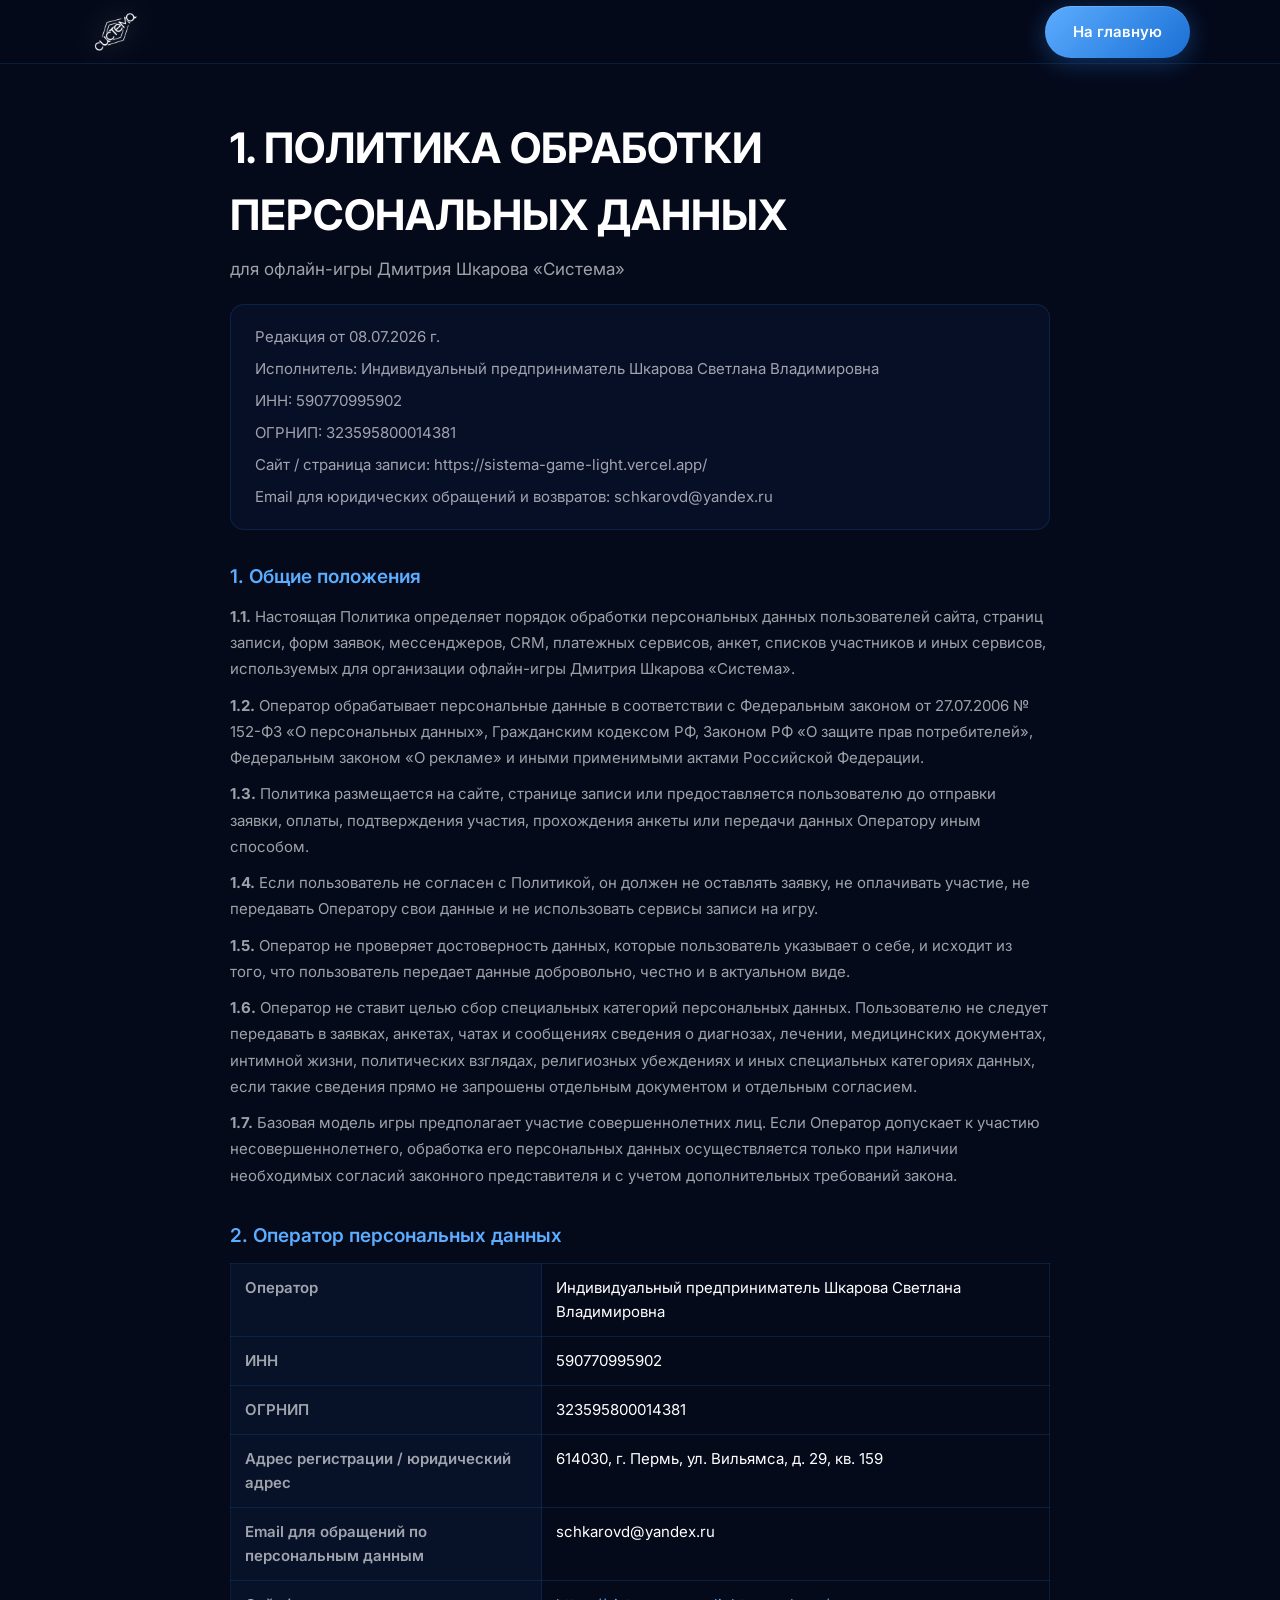
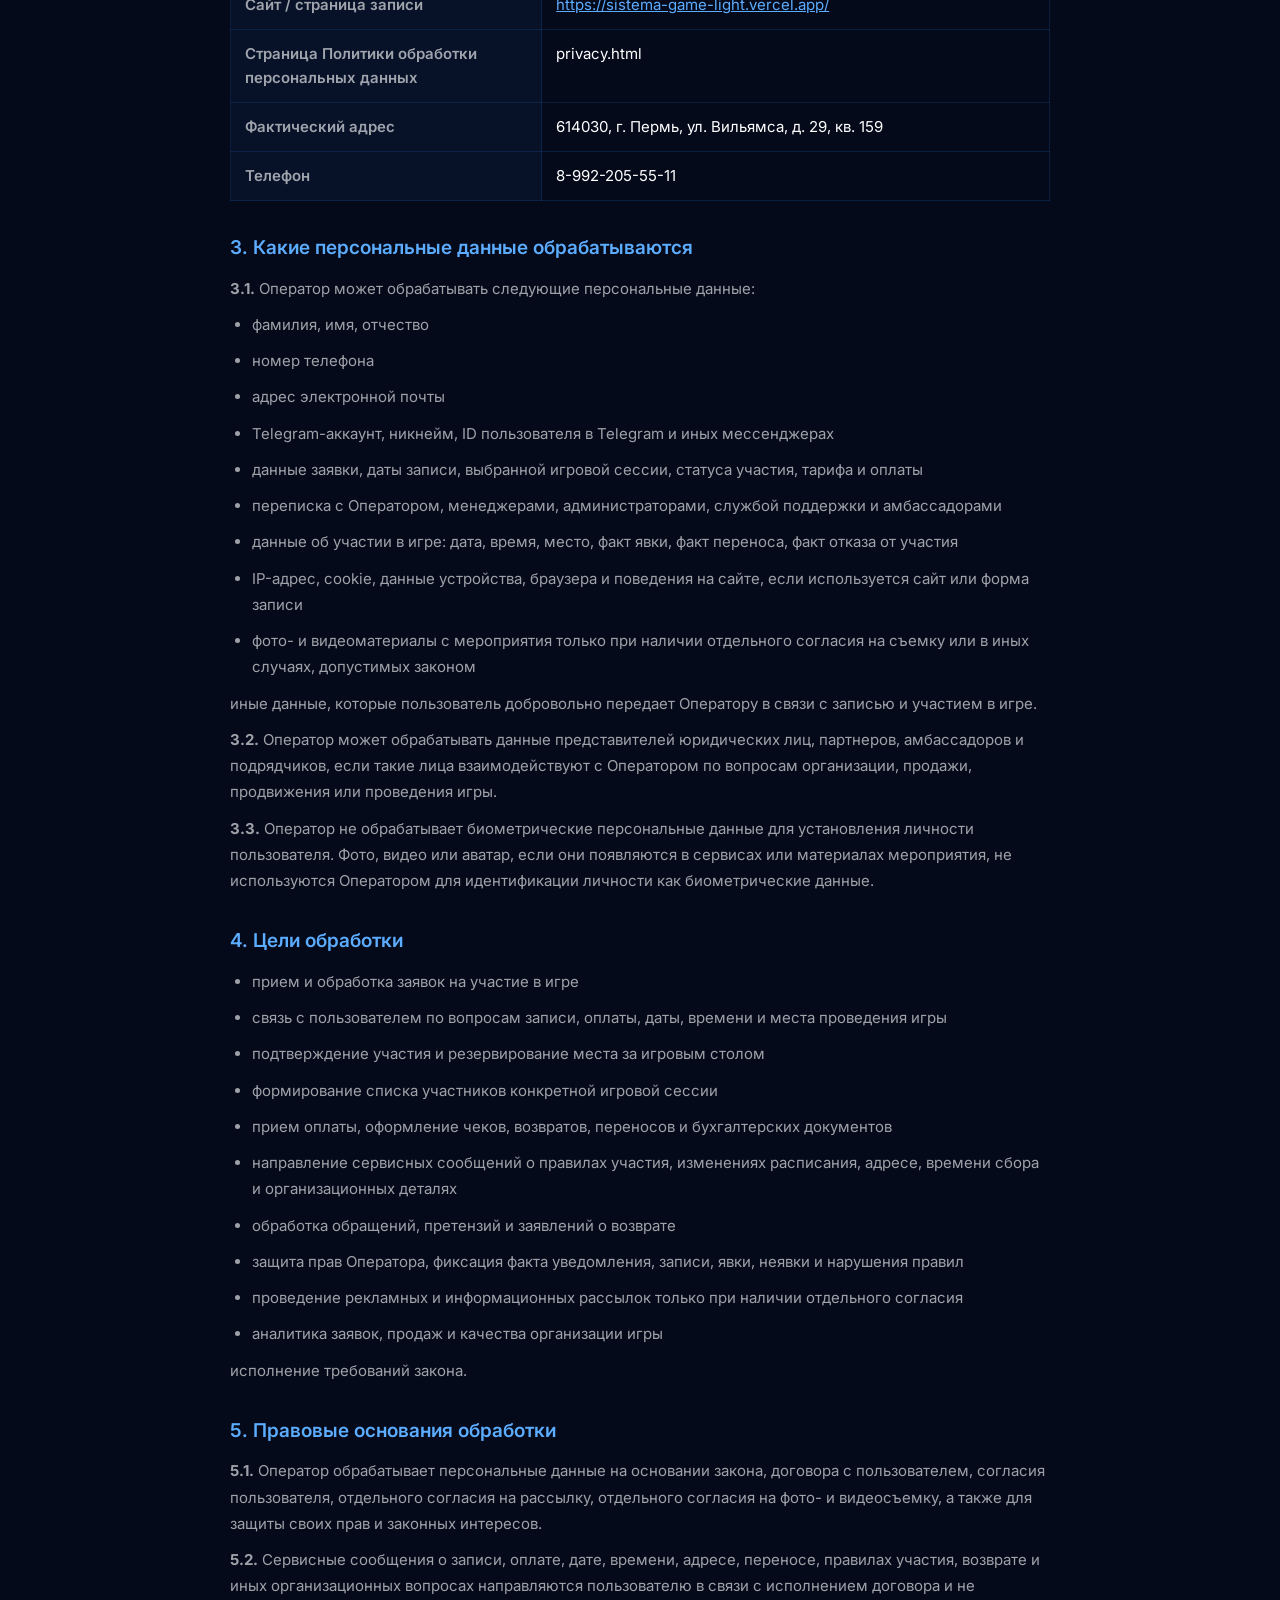
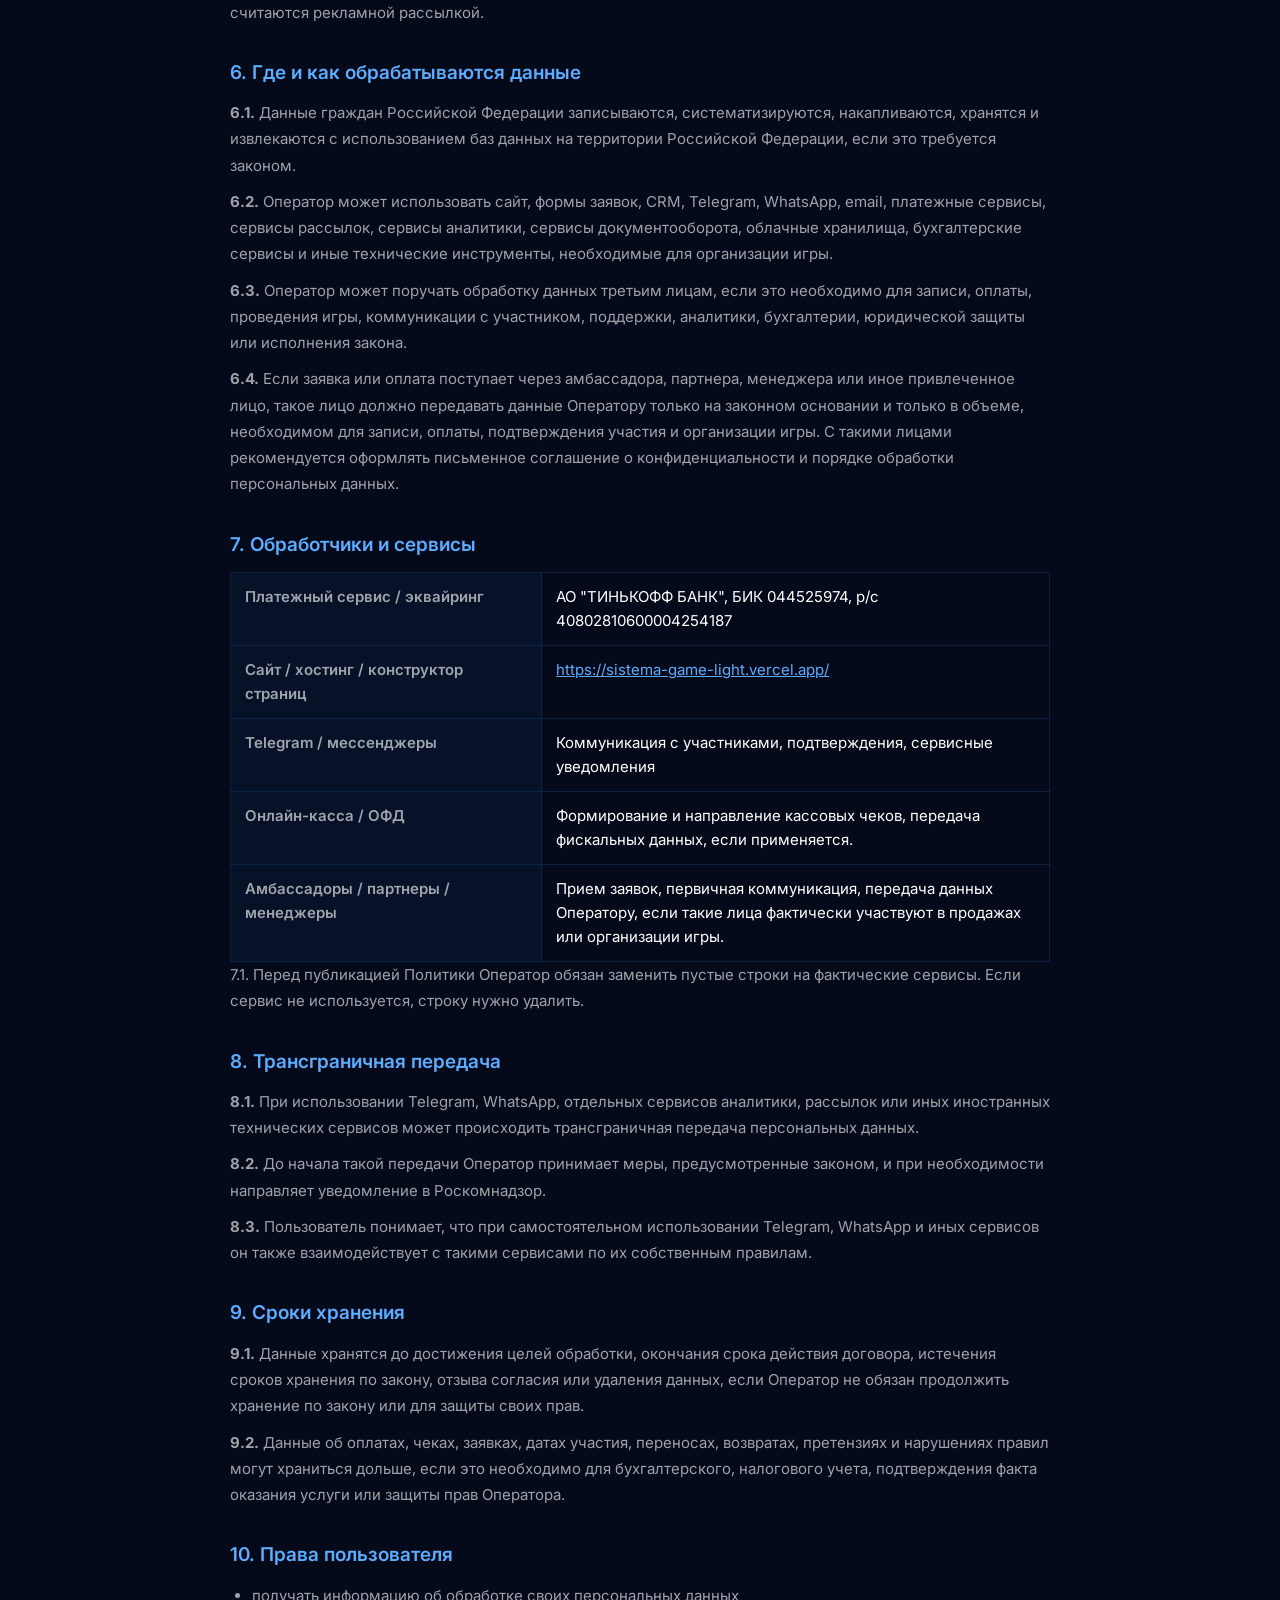
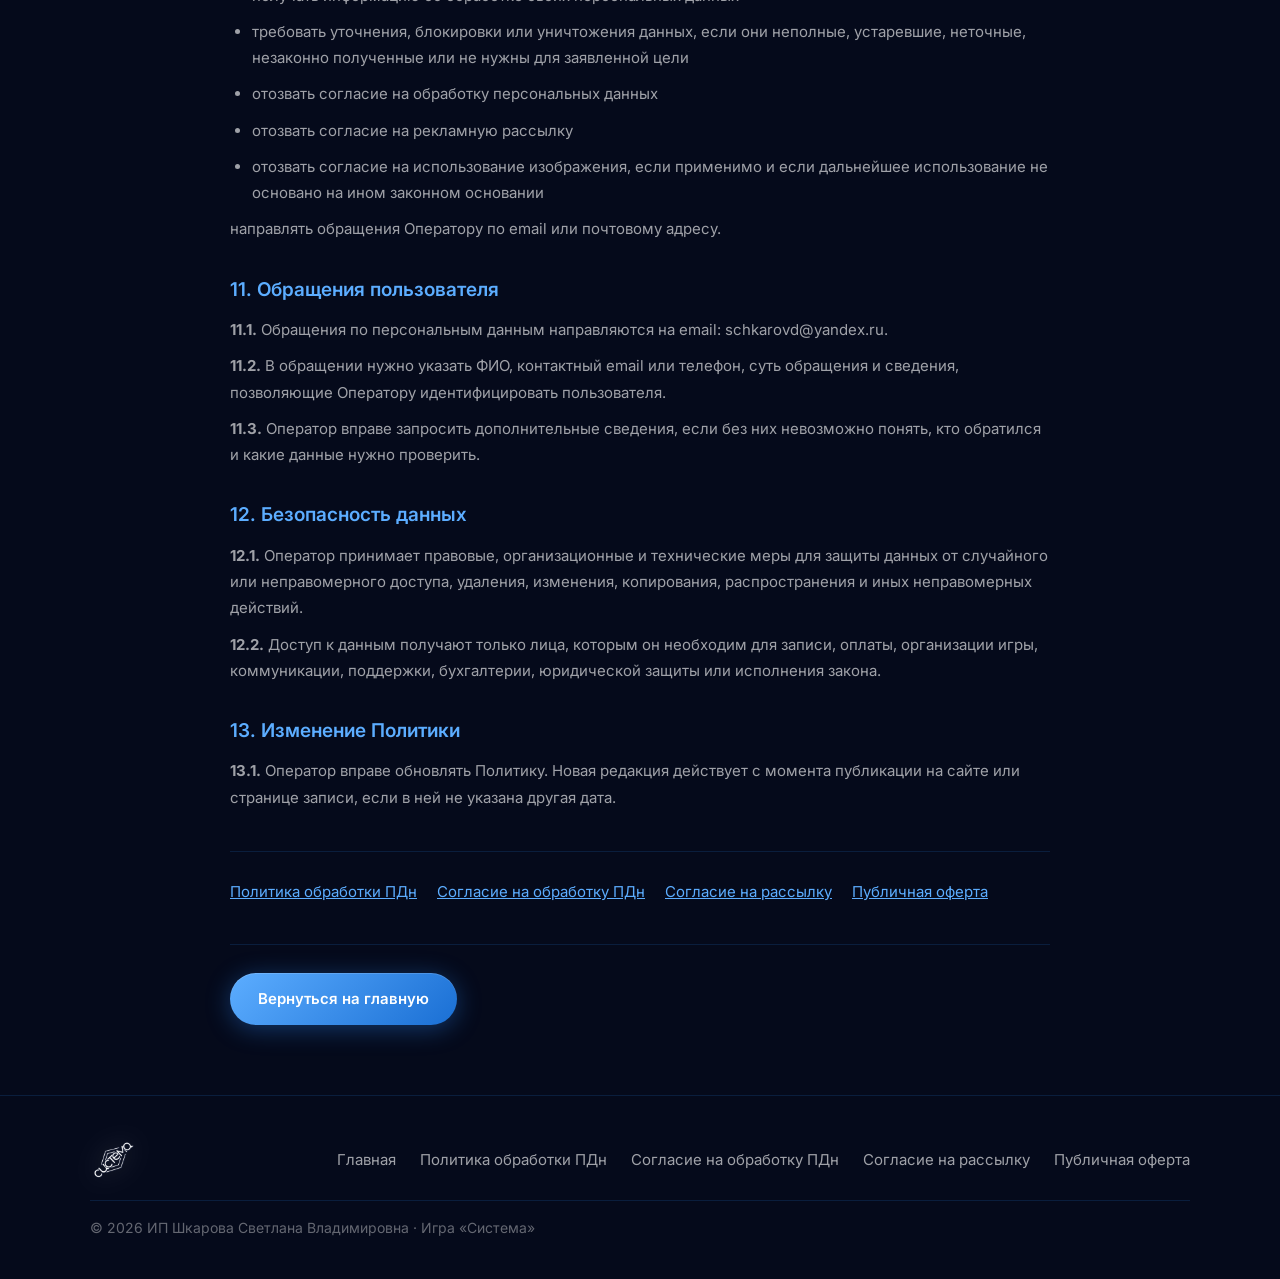
==== commit d7ef24b8: "Add public offer document and set legal revision date to 08.07.2026. Co-authored-by: Cursor <cursora" ====
--- a/privacy.html
+++ b/privacy.html
@@ -20,11 +20,11 @@
     </div>
   </header>
   <main class="legal">
-    <div class="container legal__inner">
+    <div class="container legal__inner legal__inner--wide">
 <h1 class="legal__title">1. ПОЛИТИКА ОБРАБОТКИ ПЕРСОНАЛЬНЫХ ДАННЫХ</h1>
 <p class="legal__lead">для офлайн-игры Дмитрия Шкарова «Система»</p>
 <div class="legal__meta">
-<p>Редакция от «___» __________ 2026 г.</p>
+<p>Редакция от 08.07.2026 г.</p>
 <p>Исполнитель: Индивидуальный предприниматель Шкарова Светлана Владимировна</p>
 <p>ИНН: 590770995902</p>
 <p>ОГРНИП: 323595800014381</p>
@@ -48,7 +48,7 @@
 <tr><th>Адрес регистрации / юридический адрес</th><td>614030, г. Пермь, ул. Вильямса, д. 29, кв. 159</td></tr>
 <tr><th>Email для обращений по персональным данным</th><td>schkarovd@yandex.ru</td></tr>
 <tr><th>Сайт / страница записи</th><td><a href="https://sistema-game-light.vercel.app/" target="_blank" rel="noopener">https://sistema-game-light.vercel.app/</a></td></tr>
-<tr><th>Страница Политики обработки персональных данных</th><td><a href="privacy.html">privacy.html</a></td></tr>
+<tr><th>Страница Политики обработки персональных данных</th><td>privacy.html</td></tr>
 <tr><th>Фактический адрес</th><td>614030, г. Пермь, ул. Вильямса, д. 29, кв. 159</td></tr>
 <tr><th>Телефон</th><td>8-992-205-55-11</td></tr>
 </tbody></table>
@@ -140,6 +140,7 @@
         <a href="privacy.html">Политика обработки ПДн</a>
         <a href="legal/consent-pd.html">Согласие на обработку ПДн</a>
         <a href="legal/consent-mailing.html">Согласие на рассылку</a>
+        <a href="legal/offer.html">Публичная оферта</a>
       </nav>
       <div class="legal__back">
         <a href="index.html" class="btn btn--primary">Вернуться на главную</a>
@@ -156,6 +157,7 @@
         <a href="privacy.html">Политика обработки ПДн</a>
         <a href="legal/consent-pd.html">Согласие на обработку ПДн</a>
         <a href="legal/consent-mailing.html">Согласие на рассылку</a>
+        <a href="legal/offer.html">Публичная оферта</a>
       </div>
       <p class="footer__copy">© 2026 ИП Шкарова Светлана Владимировна · Игра «Система»</p>
     </div>
--- a/styles.css
+++ b/styles.css
@@ -1288,6 +1288,28 @@
 .legal { padding: 50px 0 70px; }
 .legal__inner { max-width: 720px; }
 
+.legal__inner--wide { max-width: 860px; }
+
+.legal__toc {
+  list-style: none;
+  padding-left: 0;
+  margin: 0 0 24px;
+}
+
+.legal__toc li {
+  margin-bottom: 8px;
+}
+
+.legal__toc a {
+  color: var(--blue-light);
+  text-decoration: underline;
+}
+
+.legal__chapter {
+  font-size: var(--fs-xl);
+  margin-top: 8px;
+}
+
 .legal__title {
   font-size: var(--fs-legal);
   font-weight: 700;
